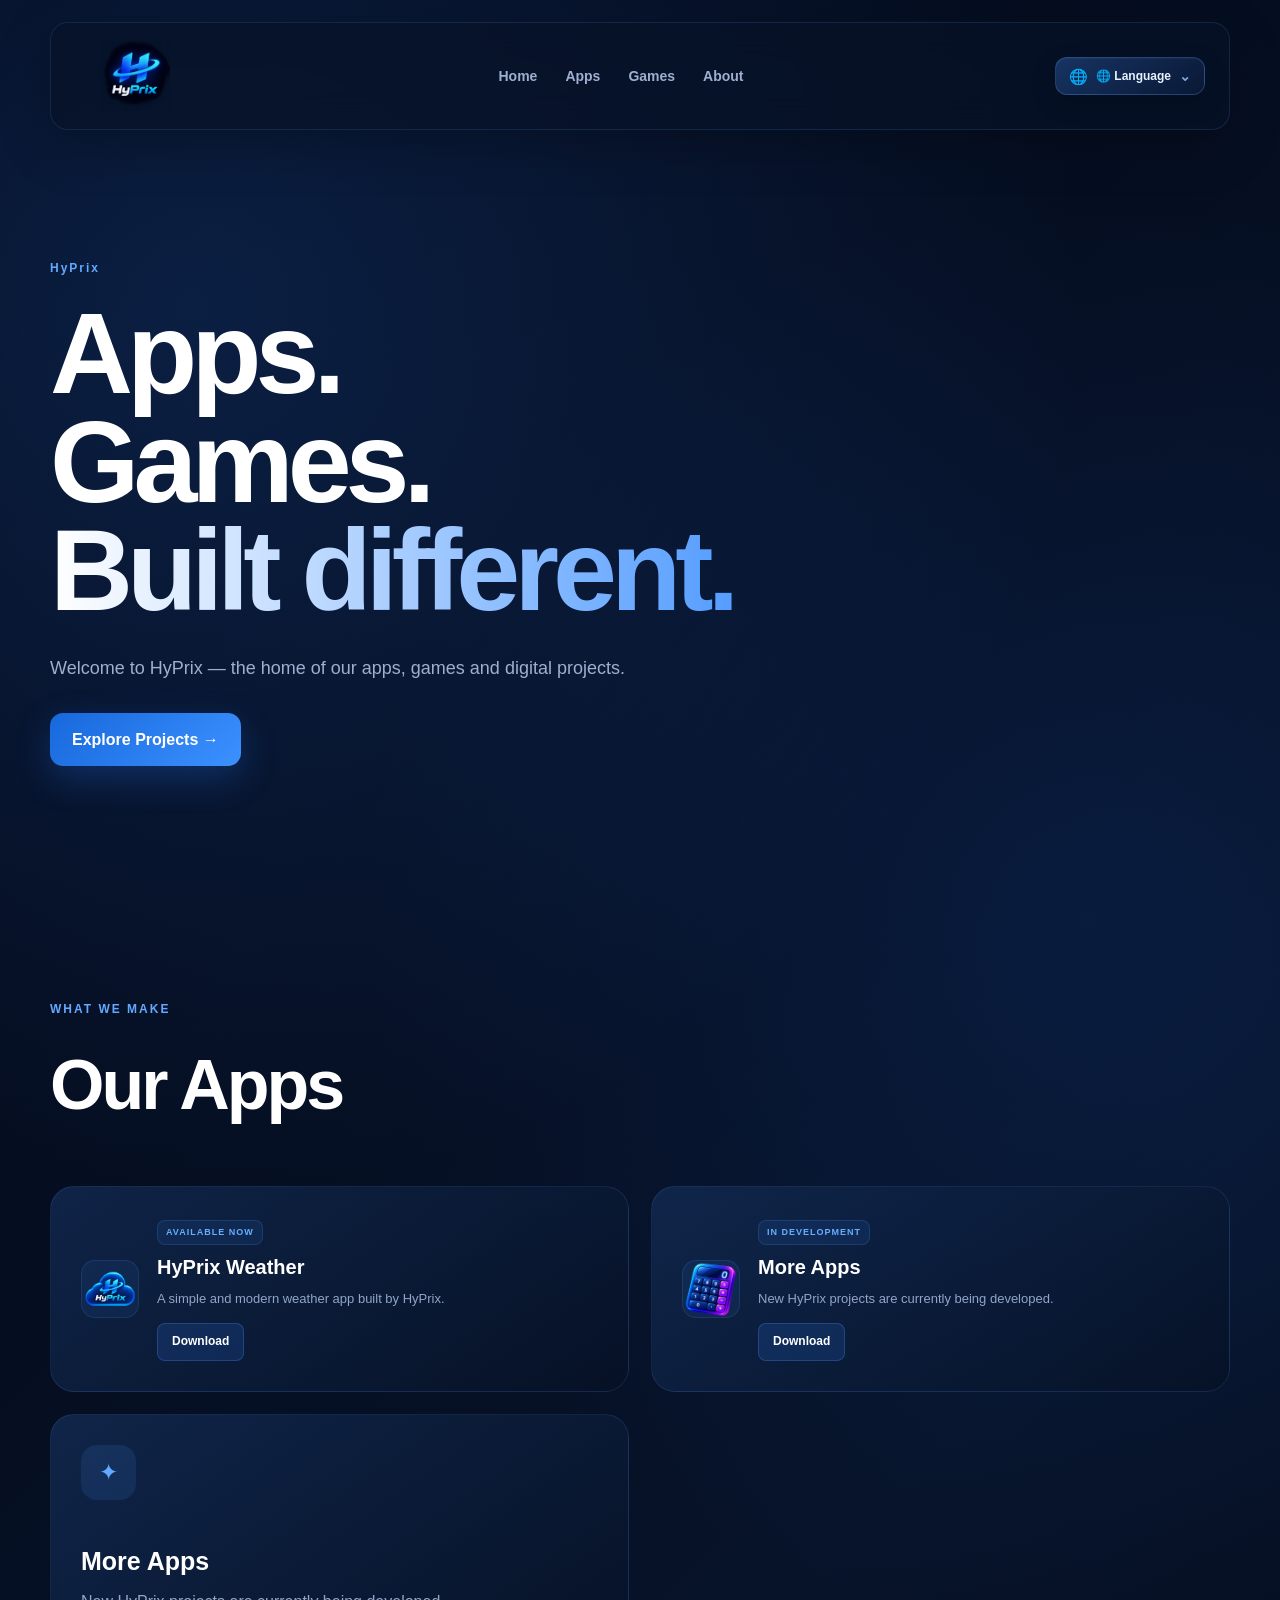
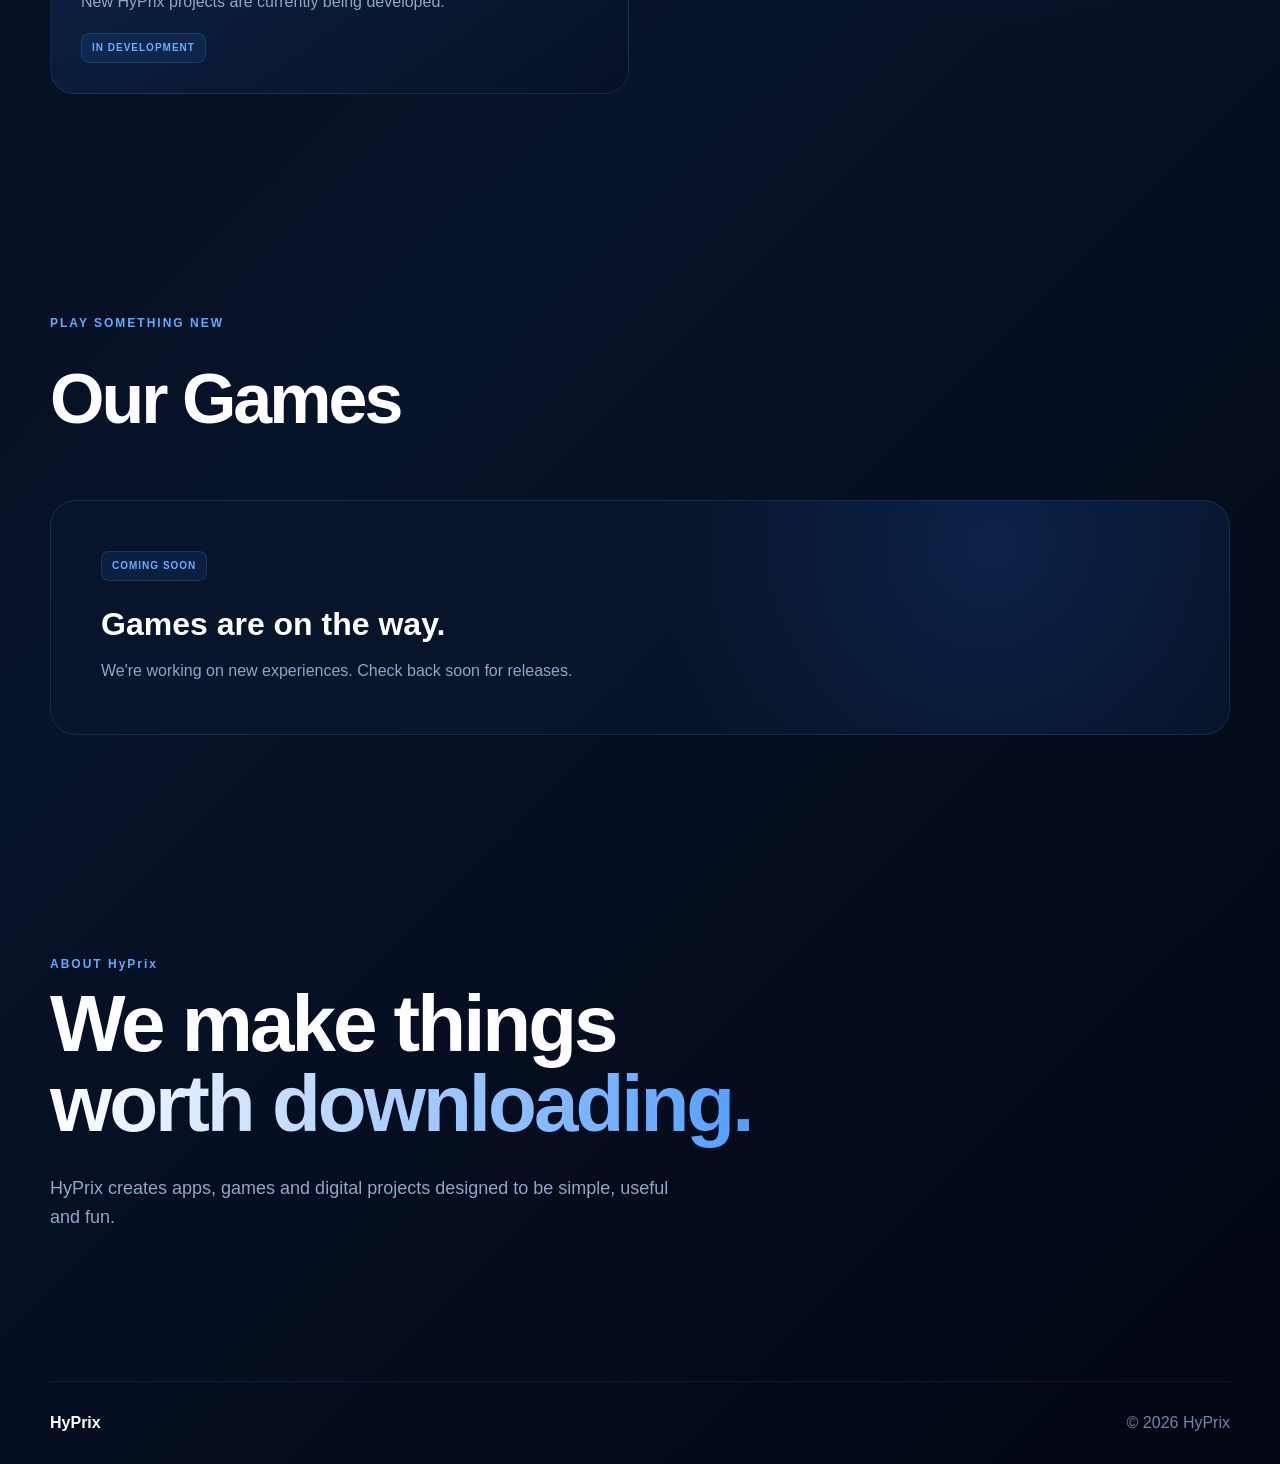
==== index.html @ fb067969 "Update comments and add website icon in index.html" ====
<!DOCTYPE html>
<html lang="en">
<head>
    <meta charset="UTF-8">
    <meta name="viewport" content="width=device-width, initial-scale=1.0">

    <title>HyPrix — Apps & Games</title>

    <!-- WEBSITE ICON -->
    <link rel="icon" type="image/png" href="./HyPrix.png">
    <link rel="apple-touch-icon" href="./HyPrix.png">

    <!-- CSS -->
    <link rel="stylesheet" href="./style.css">

    <!-- TRANSLATION SCRIPT -->
    <script src="./translate.js" defer></script>
</head>

<body>

    <!-- NAVIGATION -->
    <header>

        <div class="logo">
            <img src="./HyPrix.png" alt="HyPrix">
        </div>

        <nav>
            <a href="#home">Home</a>
            <a href="#apps">Apps</a>
            <a href="#games">Games</a>
            <a href="#about">About</a>
        </nav>

    </header>


    <main>

        <!-- HERO -->
        <section id="home" class="hero">

            <div class="hero-content">

                <span class="badge">
                    HyPrix
                </span>

                <h1>
                    Apps.<br>
                    Games.<br>
                    <span>Built different.</span>
                </h1>

                <p>
                    Welcome to HyPrix — the home of our apps,
                    games and digital projects.
                </p>

                <a href="#apps" class="button">
                    Explore Projects →
                </a>

            </div>

        </section>


        <!-- APPS -->
        <section id="apps" class="section">

            <p class="section-label">
                WHAT WE MAKE
            </p>

            <h2>
                Our Apps
            </h2>

            <div class="cards">

                <!-- HYPRIX WEATHER -->
                <div class="card weather-card">

                    <div class="app-logo-container">

                        <img
                            src="./HyPrix Weather Logo.png"
                            alt="HyPrix Weather Logo"
                            class="app-logo"
                        >

                    </div>

                    <div>

                        <span class="status">
                            AVAILABLE NOW
                        </span>

                        <h3>
                            HyPrix Weather
                        </h3>

                        <p>
                            A simple and modern weather app
                            built by HyPrix.
                        </p>

                        <a
                            href="./HyPrix Weather.exe"
                            class="download-button"
                            download
                        >
                            Download
                        </a>

                    </div>

                </div>


                <!-- HYPRIX CALCULATOR -->
                <div class="card weather-card">

                    <div class="app-logo-container">

                        <img
                            src="./HyPrix Calculator.ico"
                            alt="HyPrix Calculator"
                            class="app-logo"
                        >

                    </div>

                    <div>

                        <span class="status">
                            AVAILABLE NOW
                        </span>

                        <h3>
                            HyPrix Calculator
                        </h3>

                        <p>
                            A simple and modern calculator
                            built by HyPrix.
                        </p>

                        <a
                            href="./HyPrix Calculator.exe"
                            class="download-button"
                            download
                        >
                            Download
                        </a>

                    </div>

                </div>


                <!-- MORE APPS -->
                <div class="card">

                    <div class="card-icon">
                        ✦
                    </div>

                    <div>

                        <h3>
                            More Apps
                        </h3>

                        <p>
                            New HyPrix projects are currently
                            being developed.
                        </p>

                        <span class="status">
                            IN DEVELOPMENT
                        </span>

                    </div>

                </div>

            </div>

        </section>


        <!-- GAMES -->
        <section id="games" class="section">

            <p class="section-label">
                PLAY SOMETHING NEW
            </p>

            <h2>
                Our Games
            </h2>

            <div class="game-box">

                <div>

                    <span class="status">
                        COMING SOON
                    </span>

                    <h3>
                        Games are on the way.
                    </h3>

                    <p>
                        We're working on new experiences.
                        Check back soon for releases.
                    </p>

                </div>

            </div>

        </section>


        <!-- ABOUT -->
        <section id="about" class="section about">

            <p class="section-label">
                ABOUT HyPrix
            </p>

            <h2>
                We make things<br>
                <span>worth downloading.</span>
            </h2>

            <p>
                HyPrix creates apps, games and digital projects
                designed to be simple, useful and fun.
            </p>

        </section>

    </main>


    <!-- FOOTER -->
    <footer>

        <strong>
            HyPrix
        </strong>

        <span>
            © 2026 HyPrix
        </span>

    </footer>


</body>
</html>
---- style.css ----
* {
    margin: 0;
    padding: 0;
    box-sizing: border-box;
}

html {
    scroll-behavior: smooth;
}

body {
    font-family: Arial, Helvetica, sans-serif;
    color: #ffffff;
    background:
        radial-gradient(circle at 15% 10%, rgba(36, 105, 210, 0.22), transparent 30%),
        radial-gradient(circle at 85% 30%, rgba(20, 75, 170, 0.18), transparent 30%),
        linear-gradient(135deg, #030817, #071329 55%, #020611);
    min-height: 100vh;
    line-height: 1.6;
}


/* =========================
   NAVIGATION
========================= */

header {
    width: min(1180px, calc(100% - 40px));
    margin: 22px auto 0;
    padding: 18px 24px;

    display: flex;
    align-items: center;
    justify-content: space-between;

    background: rgba(7, 18, 39, 0.72);
    border: 1px solid rgba(100, 160, 255, 0.14);
    border-radius: 18px;

    backdrop-filter: blur(18px);
    -webkit-backdrop-filter: blur(18px);

    box-shadow: 0 15px 50px rgba(0, 0, 0, 0.25);

    position: sticky;
    top: 18px;
    z-index: 100;
}

.logo {
    display: flex;
    align-items: center;
}

.logo img {
    width: 120px;
    height: 70px;
    object-fit: contain;
    display: block;
}

nav {
    display: flex;
    align-items: center;
    gap: 28px;
}

nav a {
    color: #9eafd0;
    text-decoration: none;
    font-size: 14px;
    font-weight: 600;
    transition: 0.25s ease;
}

nav a:hover {
    color: #ffffff;
}


/* =========================
   HERO
========================= */

.hero {
    min-height: 760px;
    width: min(1180px, calc(100% - 40px));
    margin: auto;

    display: flex;
    align-items: center;
}

.hero-content {
    max-width: 760px;
}

.badge,
.section-label {
    color: #63a9ff;
    font-size: 12px;
    font-weight: 800;
    letter-spacing: 2px;
}

.hero h1 {
    margin-top: 20px;
    font-size: clamp(64px, 9vw, 115px);
    line-height: 0.94;
    letter-spacing: -6px;
}

.hero h1 span,
.about h2 span {
    background: linear-gradient(90deg, #ffffff, #559dff);
    -webkit-background-clip: text;
    background-clip: text;
    -webkit-text-fill-color: transparent;
}

.hero p {
    max-width: 600px;
    margin: 30px 0;
    color: #9eafd0;
    font-size: 18px;
}

.button {
    display: inline-block;
    padding: 14px 22px;

    color: white;
    text-decoration: none;
    font-weight: 700;

    background: linear-gradient(135deg, #1768dc, #3c91ff);
    border-radius: 13px;

    box-shadow: 0 12px 35px rgba(38, 122, 255, 0.25);
    transition: 0.25s ease;
}

.button:hover {
    transform: translateY(-3px);
    box-shadow: 0 16px 45px rgba(38, 122, 255, 0.4);
}


/* =========================
   SECTIONS
========================= */

.section {
    width: min(1180px, calc(100% - 40px));
    margin: 0 auto;
    padding: 110px 0;
}

.section h2 {
    margin: 10px 0 45px;
    font-size: clamp(42px, 6vw, 70px);
    letter-spacing: -3px;
}


/* =========================
   CARDS
========================= */

.cards {
    display: grid;
    grid-template-columns: repeat(2, 1fr);
    gap: 22px;
}

.card {
    min-height: 280px;
    padding: 30px;

    display: flex;
    flex-direction: column;
    justify-content: flex-end;

    background:
        linear-gradient(
            145deg,
            rgba(18, 42, 82, 0.8),
            rgba(6, 17, 37, 0.8)
        );

    border: 1px solid rgba(100, 160, 255, 0.13);
    border-radius: 24px;

    transition: 0.3s ease;
}

.card:hover {
    transform: translateY(-7px);

    border-color: rgba(80, 150, 255, 0.4);

    box-shadow:
        0 20px 60px rgba(0, 70, 180, 0.15);
}

.card-icon {
    width: 55px;
    height: 55px;

    display: flex;
    align-items: center;
    justify-content: center;

    margin-bottom: auto;

    border-radius: 16px;

    background: rgba(70, 145, 255, 0.12);

    color: #62a9ff;

    font-size: 23px;
}

.card h3 {
    font-size: 25px;
    margin-bottom: 8px;
}

.card p {
    color: #91a5c7;
    margin-bottom: 18px;
}


/* =========================
   STATUS
========================= */

.status {
    display: inline-block;
    width: fit-content;

    padding: 6px 10px;

    color: #69adff;
    background: rgba(54, 137, 255, 0.1);

    border: 1px solid rgba(80, 150, 255, 0.18);

    border-radius: 8px;

    font-size: 10px;
    font-weight: 800;
    letter-spacing: 1px;
}


/* =========================
   WEATHER APP
========================= */

.weather-card {
    display: flex;
    flex-direction: row;
    align-items: center;
    justify-content: flex-start;

    gap: 18px;

    min-height: 190px;
}

.app-logo-container {
    width: 58px;
    height: 58px;

    flex-shrink: 0;

    border-radius: 14px;

    overflow: hidden;

    background: rgba(70, 145, 255, 0.08);

    border: 1px solid rgba(100, 170, 255, 0.12);
}

.app-logo {
    width: 100%;
    height: 100%;

    display: block;

    object-fit: cover;
}

.weather-card h3 {
    font-size: 20px;
    margin: 6px 0;
}

.weather-card p {
    color: #91a5c7;

    font-size: 13px;

    margin: 5px 0;
}

.weather-card .status {
    font-size: 9px;
    padding: 4px 8px;
}


/* =========================
   DOWNLOAD BUTTON
========================= */

.download-button {
    display: inline-block;

    margin-top: 9px;

    padding: 8px 14px;

    color: #ffffff;

    background: rgba(45, 125, 245, 0.16);

    border: 1px solid rgba(85, 155, 255, 0.25);

    border-radius: 8px;

    text-decoration: none;

    font-size: 12px;
    font-weight: 600;

    transition: 0.2s ease;
}

.download-button:hover {
    background: rgba(45, 125, 245, 0.28);

    border-color: rgba(100, 175, 255, 0.45);

    transform: translateY(-1px);
}


/* =========================
   GAMES
========================= */

.game-box {
    padding: 50px;

    background:
        radial-gradient(
            circle at 80% 20%,
            rgba(42, 119, 255, 0.15),
            transparent 35%
        ),
        rgba(8, 22, 45, 0.75);

    border: 1px solid rgba(100, 160, 255, 0.14);

    border-radius: 26px;
}

.game-box h3 {
    margin: 18px 0 8px;

    font-size: 32px;
}

.game-box p {
    max-width: 600px;

    color: #91a5c7;
}


/* =========================
   ABOUT
========================= */

.about {
    padding-bottom: 150px;
}

.about h2 {
    font-size: clamp(45px, 7vw, 80px);

    line-height: 1;

    margin-bottom: 30px;
}

.about > p:last-child {
    max-width: 650px;

    color: #91a5c7;

    font-size: 18px;
}


/* =========================
   FOOTER
========================= */

footer {
    width: min(1180px, calc(100% - 40px));

    margin: auto;

    padding: 28px 0;

    display: flex;
    justify-content: space-between;

    color: #7184a7;

    border-top: 1px solid rgba(100, 160, 255, 0.1);
}

footer strong {
    color: white;
}


/* =========================
   LANGUAGE SELECTOR
========================= */

#language-container {
    position: relative;

    margin-left: 8px;

    flex-shrink: 0;
}


/* MAIN LANGUAGE BUTTON */

#language-button {
    display: flex;
    align-items: center;
    gap: 8px;

    min-width: 112px;

    padding: 10px 13px;

    color: #e8f1ff;

    background:
        linear-gradient(
            145deg,
            rgba(25, 55, 105, 0.92),
            rgba(10, 25, 55, 0.92)
        );

    border: 1px solid rgba(100, 170, 255, 0.25);

    border-radius: 12px;

    font-family: Arial, Helvetica, sans-serif;

    font-size: 12px;
    font-weight: 700;

    cursor: pointer;

    box-shadow:
        0 8px 25px rgba(0, 0, 0, 0.18),
        inset 0 1px 0 rgba(255, 255, 255, 0.04);

    transition:
        background 0.2s ease,
        border-color 0.2s ease,
        transform 0.2s ease,
        box-shadow 0.2s ease;
}

#language-button:hover {
    background:
        linear-gradient(
            145deg,
            rgba(35, 75, 135, 0.98),
            rgba(12, 32, 68, 0.98)
        );

    border-color: rgba(100, 175, 255, 0.5);

    box-shadow:
        0 10px 30px rgba(0, 80, 200, 0.2),
        0 0 20px rgba(50, 130, 255, 0.08);

    transform: translateY(-1px);
}


/* GLOBE ICON */

#language-button::before {
    content: "🌐";

    font-size: 15px;

    line-height: 1;
}


/* DROPDOWN ARROW */

#language-button::after {
    content: "⌄";

    margin-left: auto;

    color: #7fa8df;

    font-size: 14px;

    transition: transform 0.2s ease;
}


/* ROTATE ARROW WHEN OPEN */

#language-container.open #language-button::after {
    transform: rotate(180deg);
}


/* LANGUAGE MENU */

#language-menu {
    position: absolute;

    top: calc(100% + 10px);

    right: 0;

    width: 205px;

    padding: 7px;

    display: none;

    flex-direction: column;

    gap: 3px;

    background:
        linear-gradient(
            145deg,
            rgba(9, 23, 49, 0.98),
            rgba(4, 13, 29, 0.98)
        );

    border: 1px solid rgba(100, 165, 255, 0.22);

    border-radius: 16px;

    box-shadow:
        0 25px 70px rgba(0, 0, 0, 0.5),
        0 0 35px rgba(30, 110, 255, 0.1);

    backdrop-filter: blur(22px);
    -webkit-backdrop-filter: blur(22px);

    z-index: 500;

    overflow: hidden;
}

#language-menu.open {
    display: flex;

    animation: languageMenuIn 0.18s ease;
}


/* DROPDOWN ANIMATION */

@keyframes languageMenuIn {
    from {
        opacity: 0;
        transform: translateY(-5px) scale(0.98);
    }

    to {
        opacity: 1;
        transform: translateY(0) scale(1);
    }
}


/* LANGUAGE OPTIONS */

#language-menu button {
    width: 100%;

    min-height: 40px;

    padding: 9px 11px;

    display: flex;
    align-items: center;

    color: #b9c9e4;

    background: transparent;

    border: 0;

    border-radius: 10px;

    text-align: left;

    font-family: Arial, Helvetica, sans-serif;

    font-size: 12px;
    font-weight: 600;

    cursor: pointer;

    transition:
        background 0.18s ease,
        color 0.18s ease,
        transform 0.18s ease;
}

#language-menu button:hover {
    color: #ffffff;

    background:
        linear-gradient(
            90deg,
            rgba(50, 125, 235, 0.18),
            rgba(50, 125, 235, 0.06)
        );

    transform: translateX(2px);
}


/* FLAG */

.language-flag {
    width: 25px;

    margin-right: 10px;

    font-size: 18px;

    line-height: 1;

    text-align: center;
}


/* LANGUAGE NAME */

.language-name {
    flex: 1;
}


/* CHECK MARK */

.language-check {
    color: #5fa5ff;

    font-size: 13px;

    opacity: 0;
}

#language-menu button.active .language-check {
    opacity: 1;
}


/* =========================
   MOBILE
========================= */

@media (max-width: 700px) {

    header {
        padding: 16px 18px;

        gap: 10px;
    }

    .logo img {
        width: 95px;
        height: 58px;
    }

    nav {
        gap: 10px;
    }

    nav a {
        font-size: 12px;
    }

    .hero {
        min-height: 650px;
    }

    .hero h1 {
        font-size: 65px;

        letter-spacing: -4px;
    }

    .cards {
        grid-template-columns: 1fr;
    }

    .weather-card {
        align-items: flex-start;
    }

    .section {
        padding: 80px 0;
    }

    .game-box {
        padding: 30px;
    }

    footer {
        flex-direction: column;

        gap: 8px;
    }


    /* MOBILE LANGUAGE */

    #language-container {
        margin-left: 0;
    }

    #language-button {
        min-width: 44px;

        width: 44px;
        height: 42px;

        padding: 0;

        justify-content: center;

        border-radius: 12px;

        font-size: 0;
    }

    #language-button::before {
        margin: 0;

        font-size: 17px;
    }

    #language-button::after {
        display: none;
    }

    #language-menu {
        width: 190px;

        right: 0;
    }
}


/* =========================
   VERY SMALL SCREENS
========================= */

@media (max-width: 430px) {

    header {
        width: calc(100% - 20px);

        padding: 13px 14px;
    }

    .logo img {
        width: 82px;
        height: 50px;
    }

    nav {
        gap: 7px;
    }

    nav a {
        font-size: 10px;
    }

    #language-button {
        width: 40px;
        height: 38px;
    }

    #language-menu {
        width: 180px;
    }
}
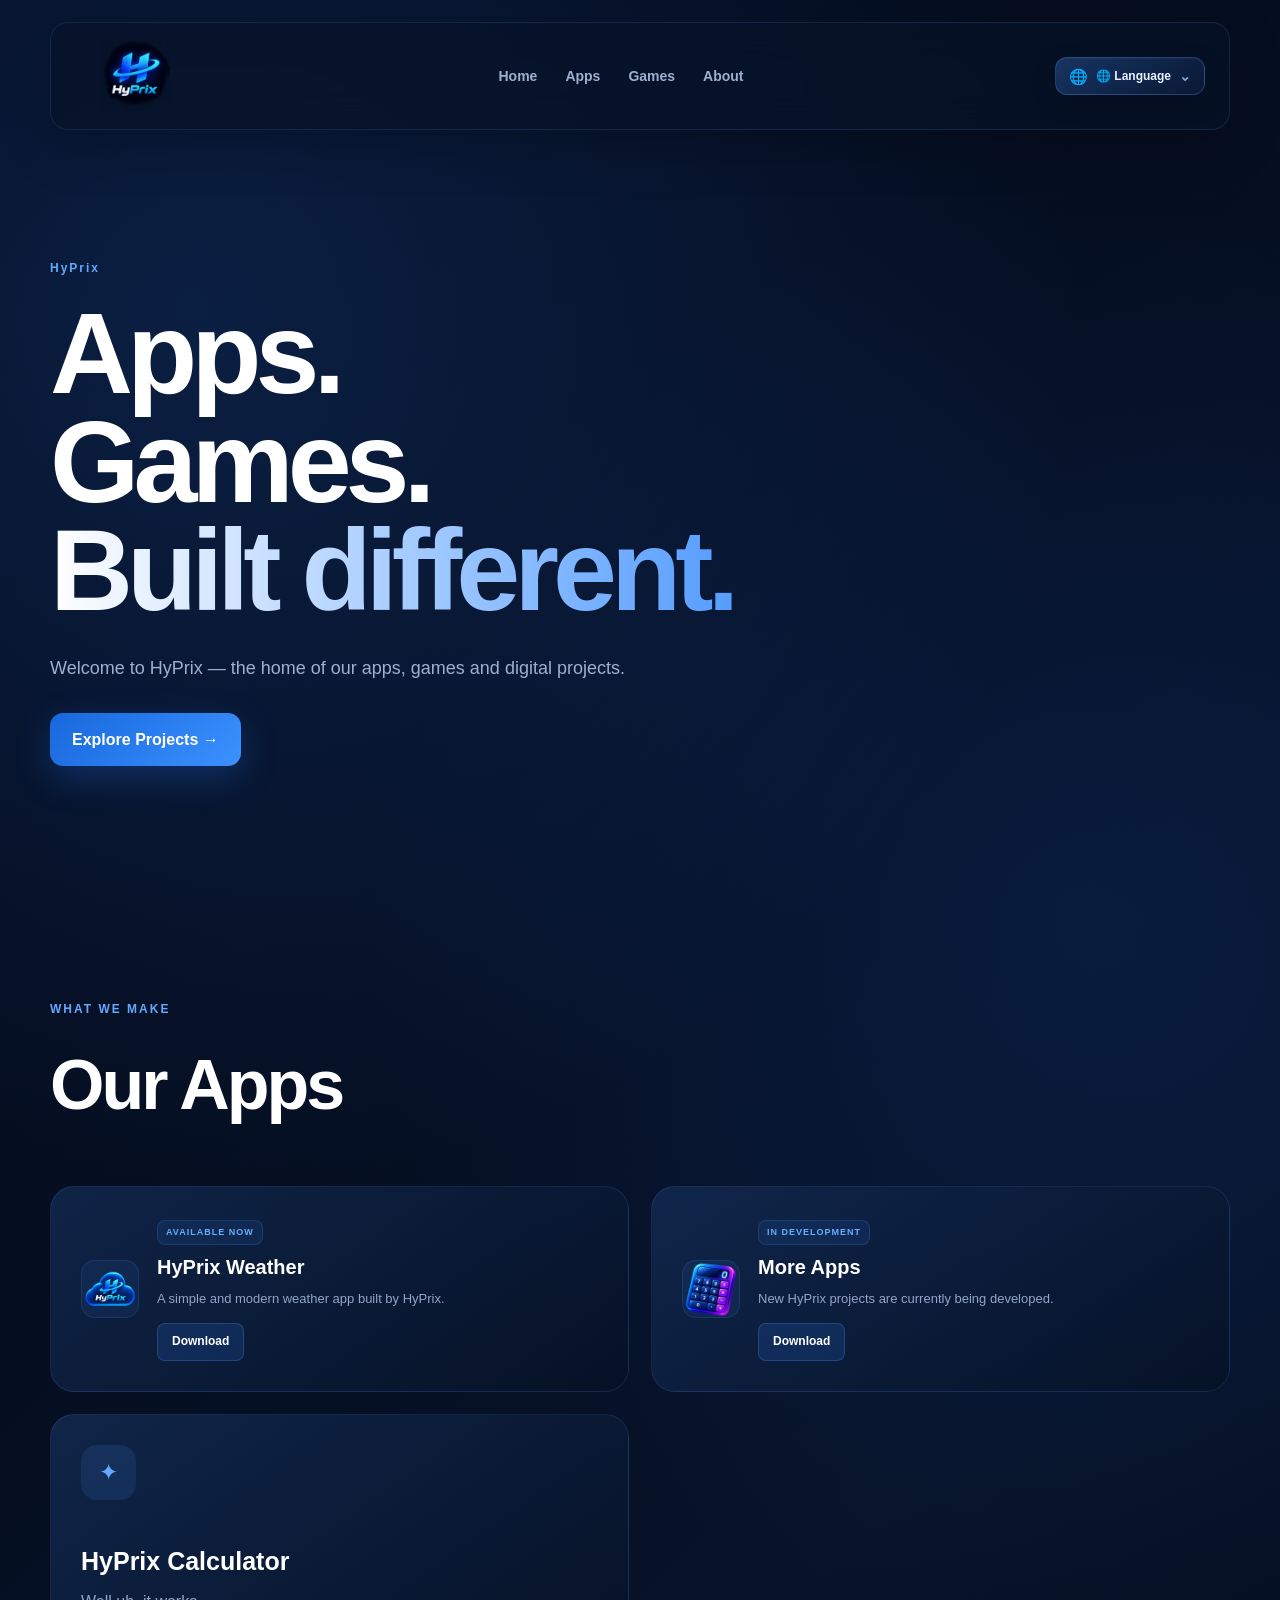
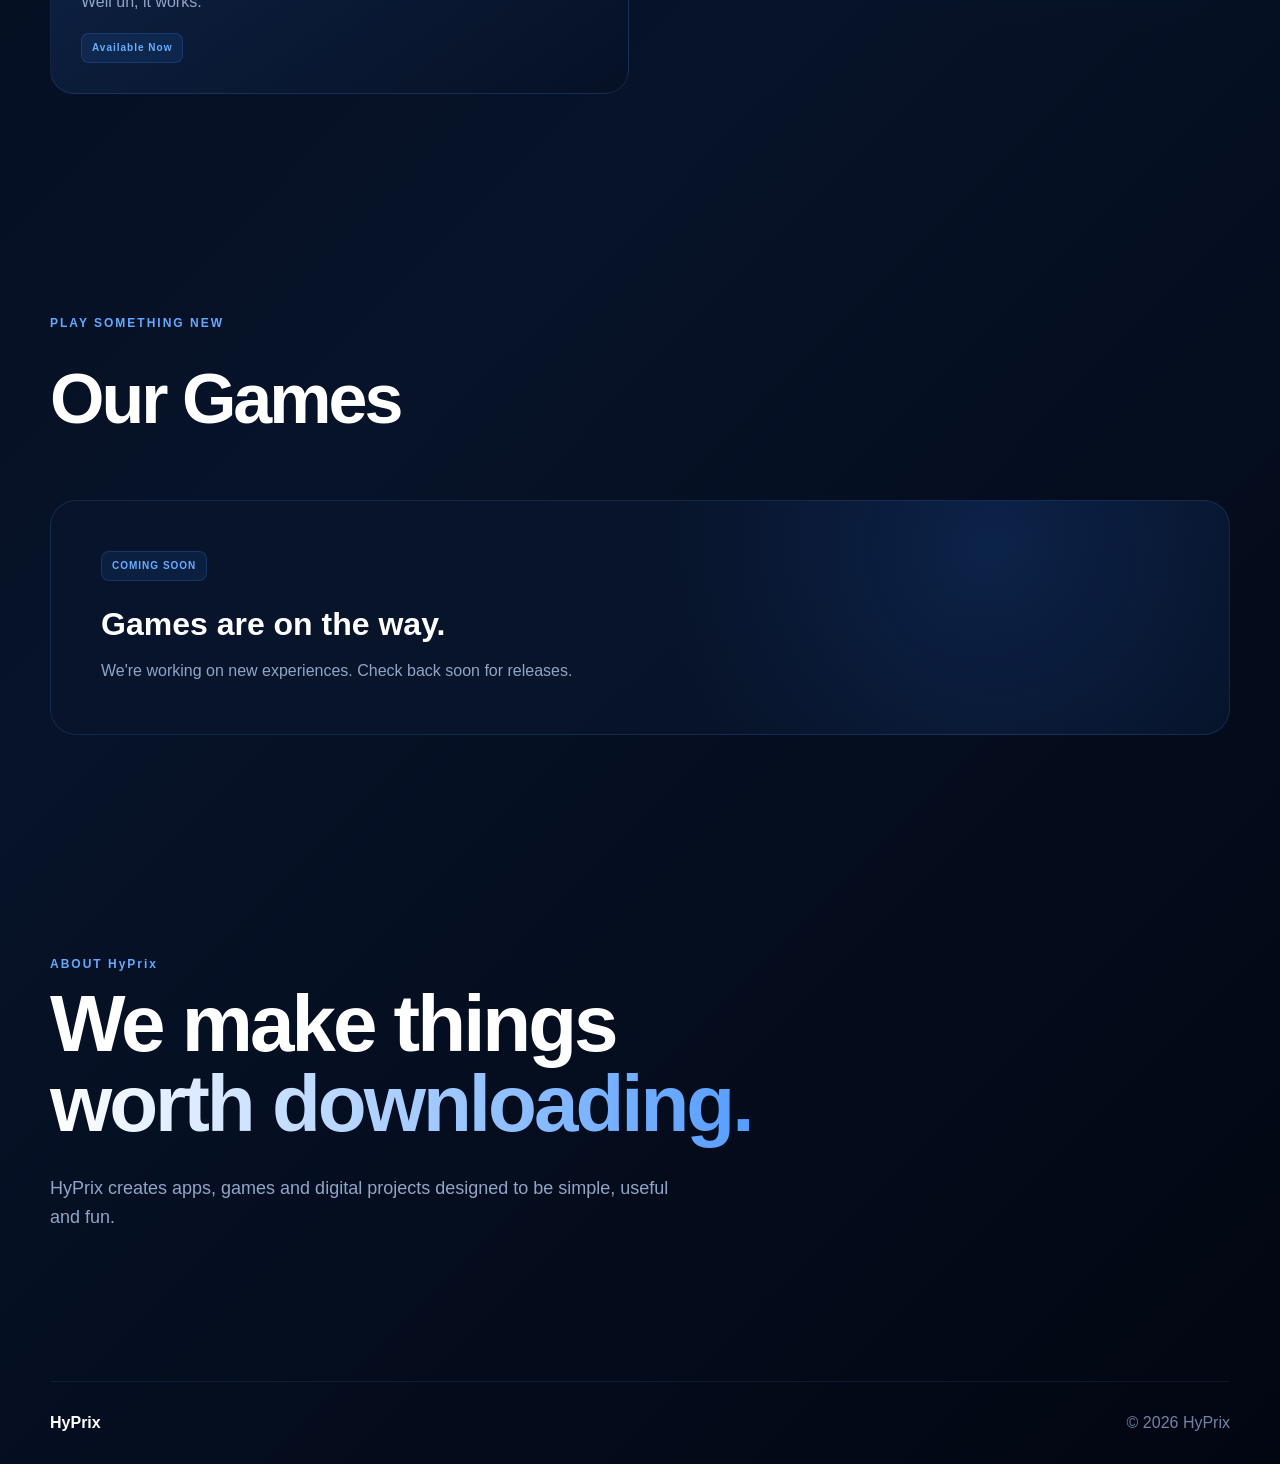
==== commit d61caaee: "Update app name and status in index.html" ====
--- a/index.html
+++ b/index.html
@@ -172,16 +172,15 @@
                     <div>
 
                         <h3>
-                            More Apps
+                            HyPrix Calculator
                         </h3>
 
                         <p>
-                            New HyPrix projects are currently
-                            being developed.
+                            Well uh, it works.
                         </p>
 
                         <span class="status">
-                            IN DEVELOPMENT
+                            Available Now
                         </span>
 
                     </div>
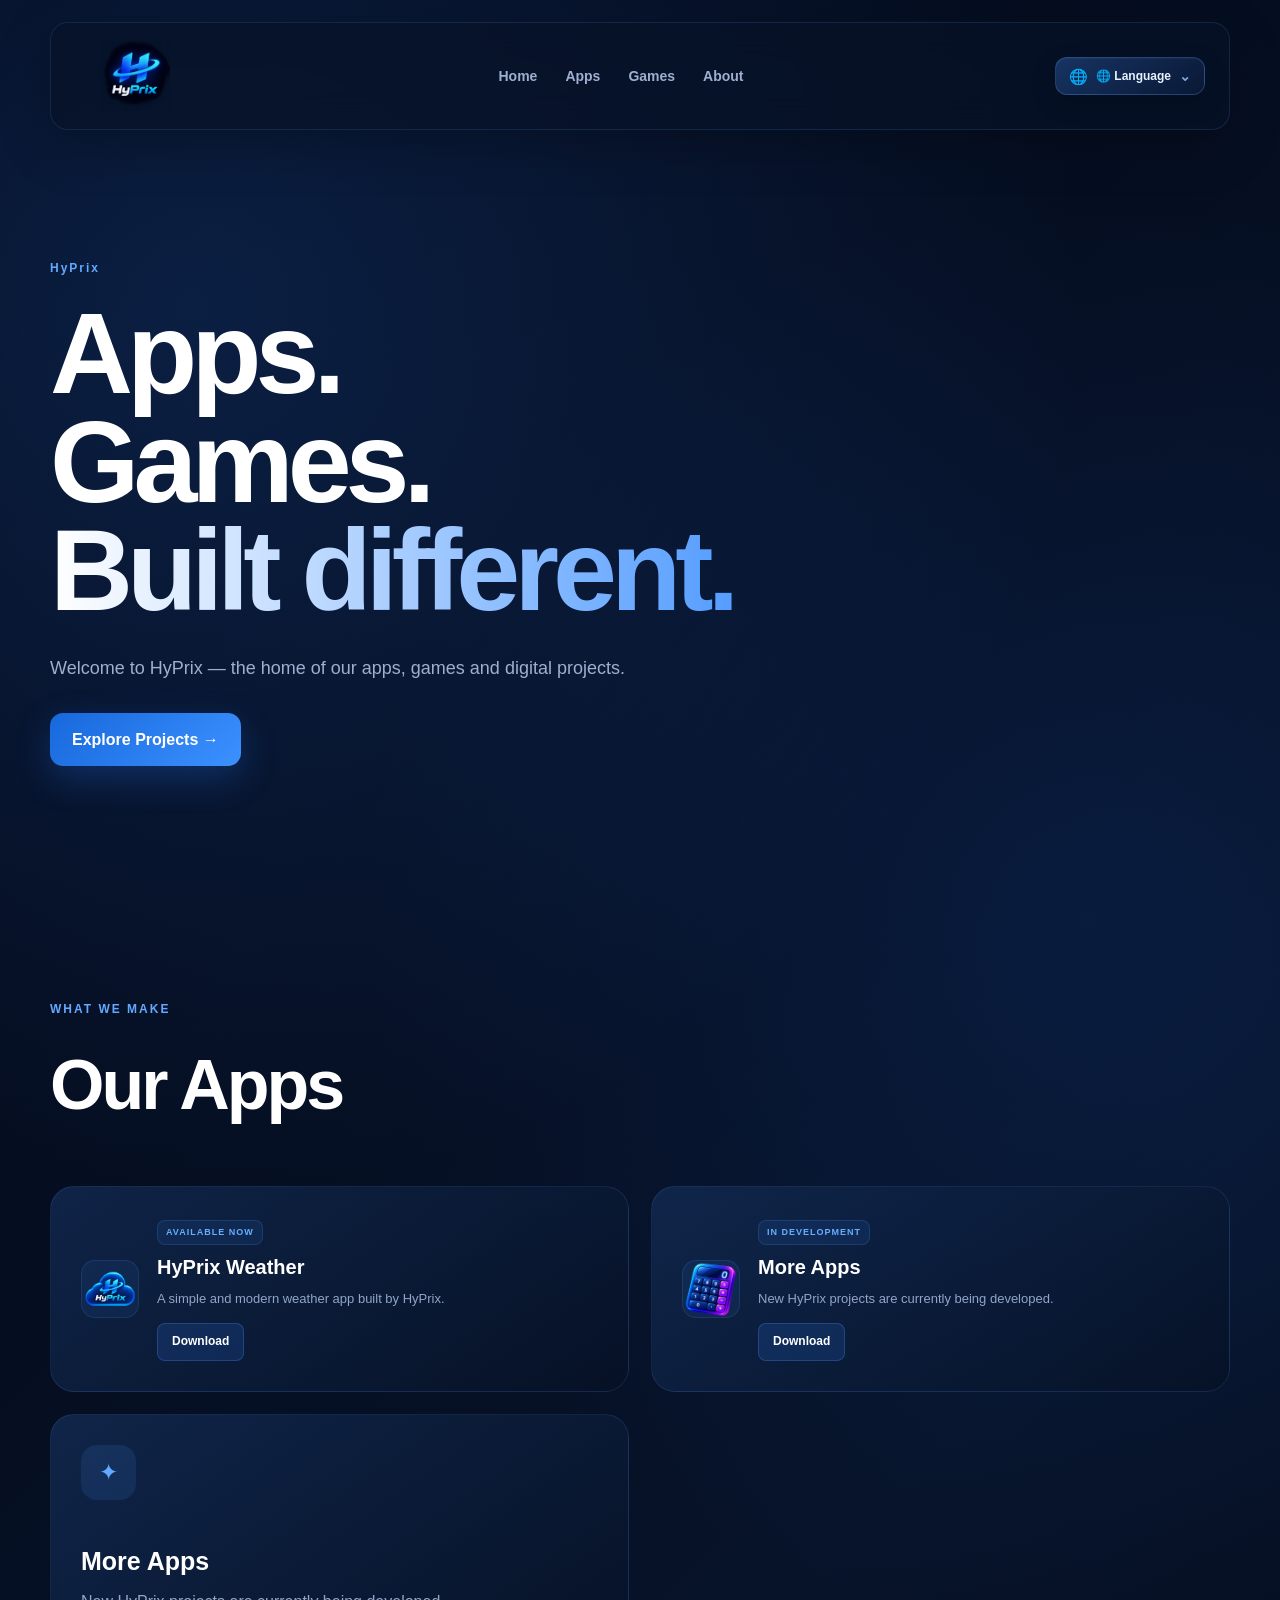
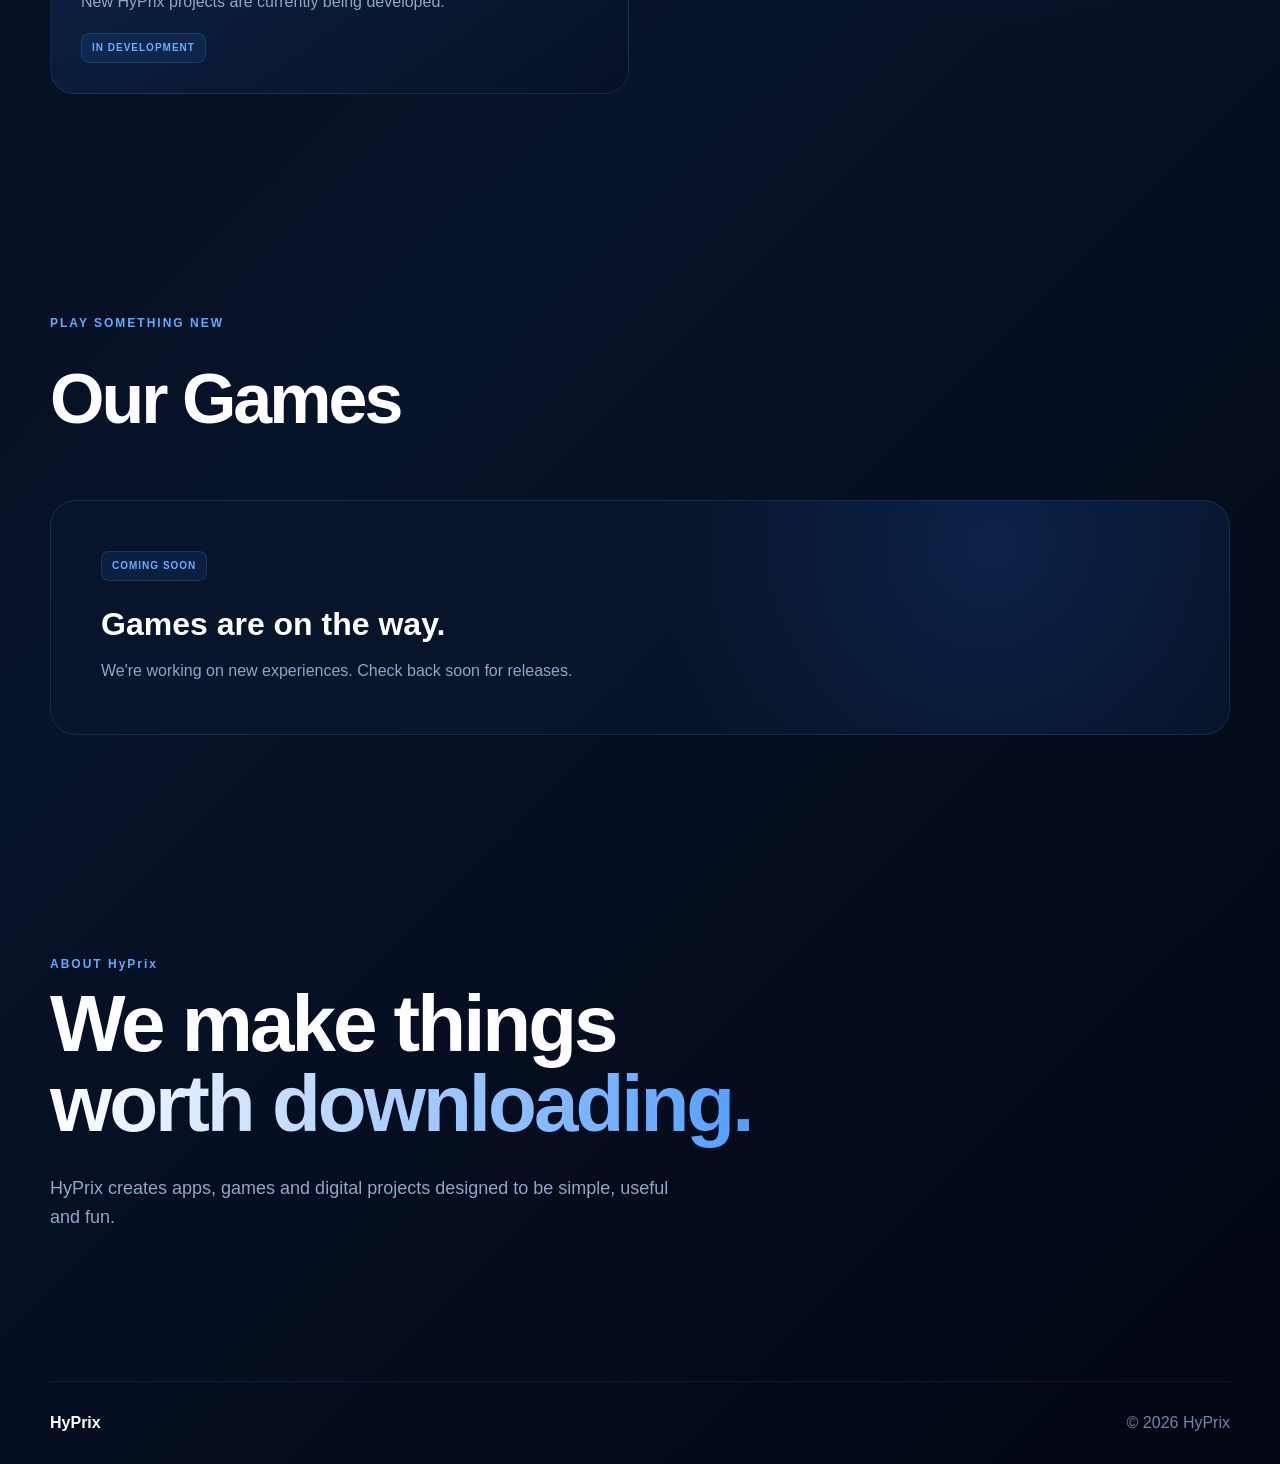
==== commit ab71b2a3: "Update HyPrix section and footer in index.html" ====
--- a/index.html
+++ b/index.html
@@ -172,15 +172,16 @@
                     <div>
 
                         <h3>
-                            HyPrix Calculator
+                            More Apps
                         </h3>
 
                         <p>
-                            Well uh, it works.
+                            New HyPrix projects are currently
+                            being developed.
                         </p>
 
                         <span class="status">
-                            Available Now
+                            IN DEVELOPMENT
                         </span>
 
                     </div>
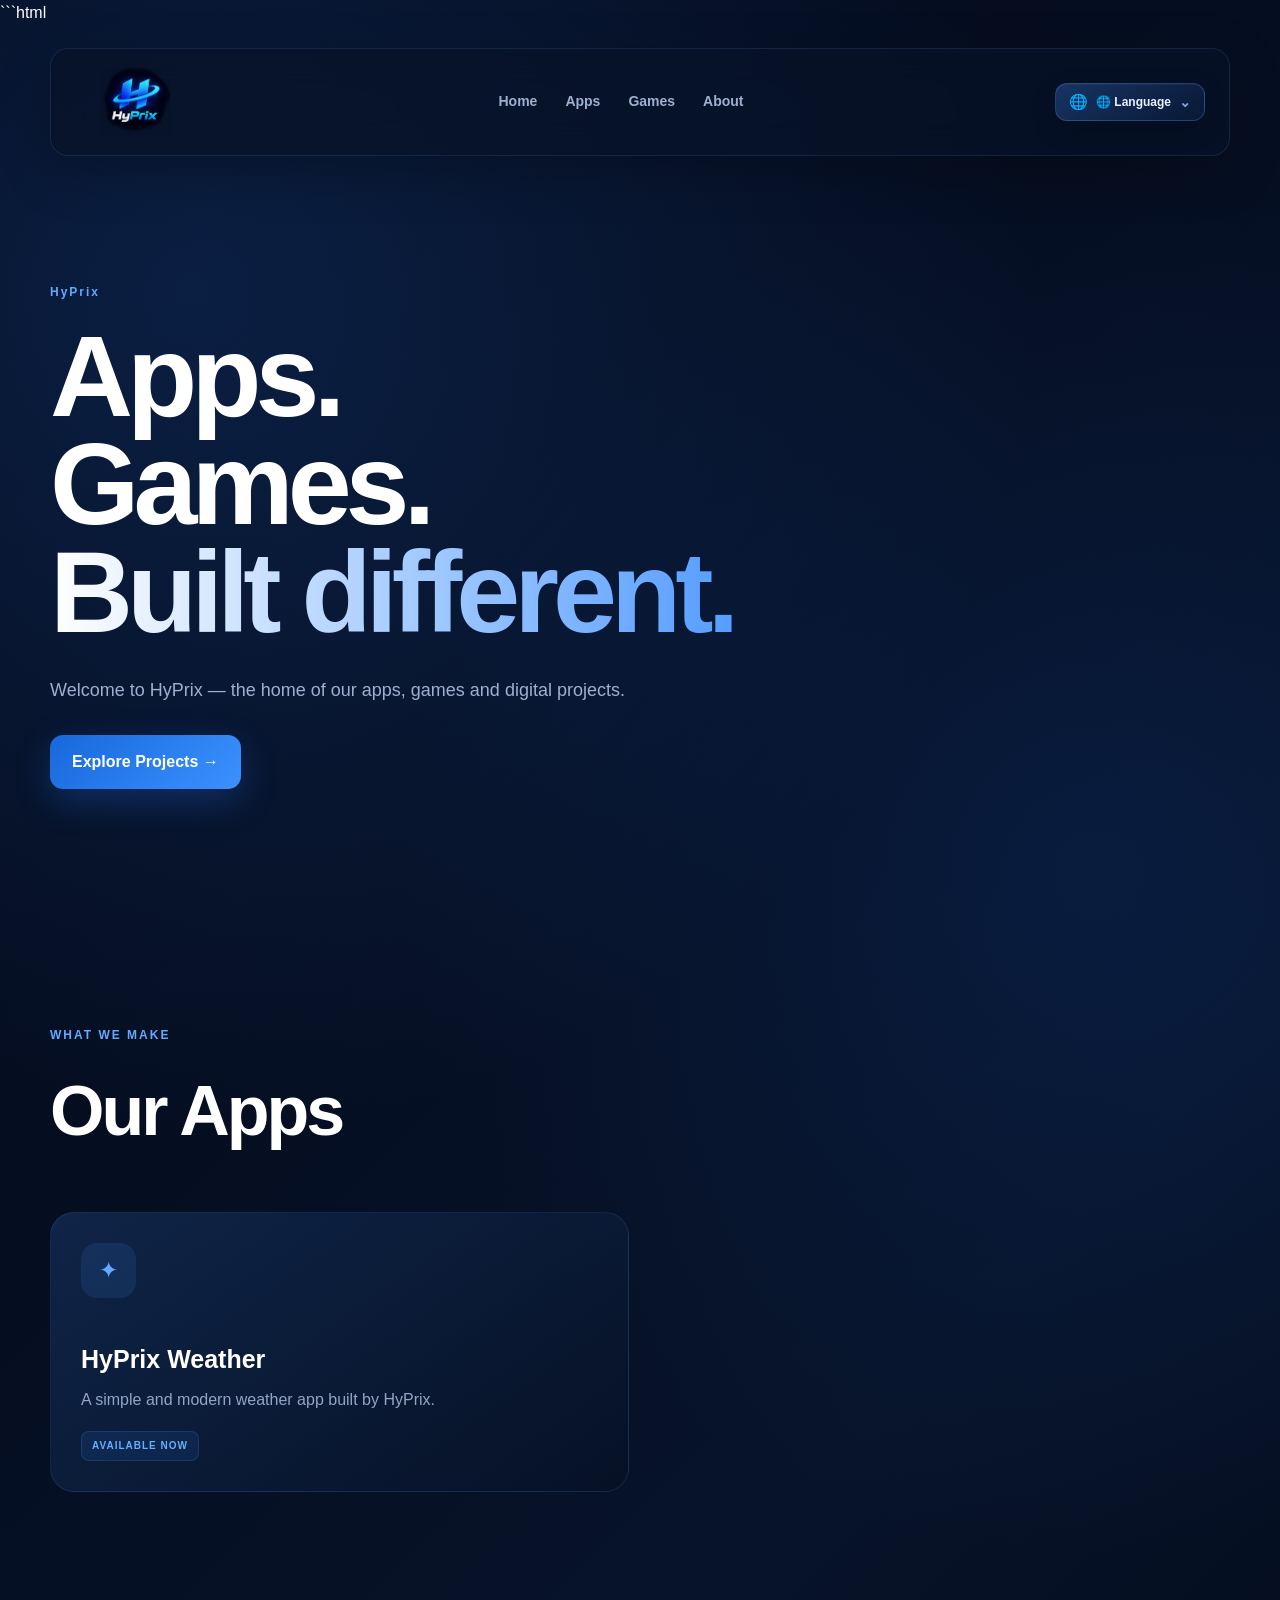
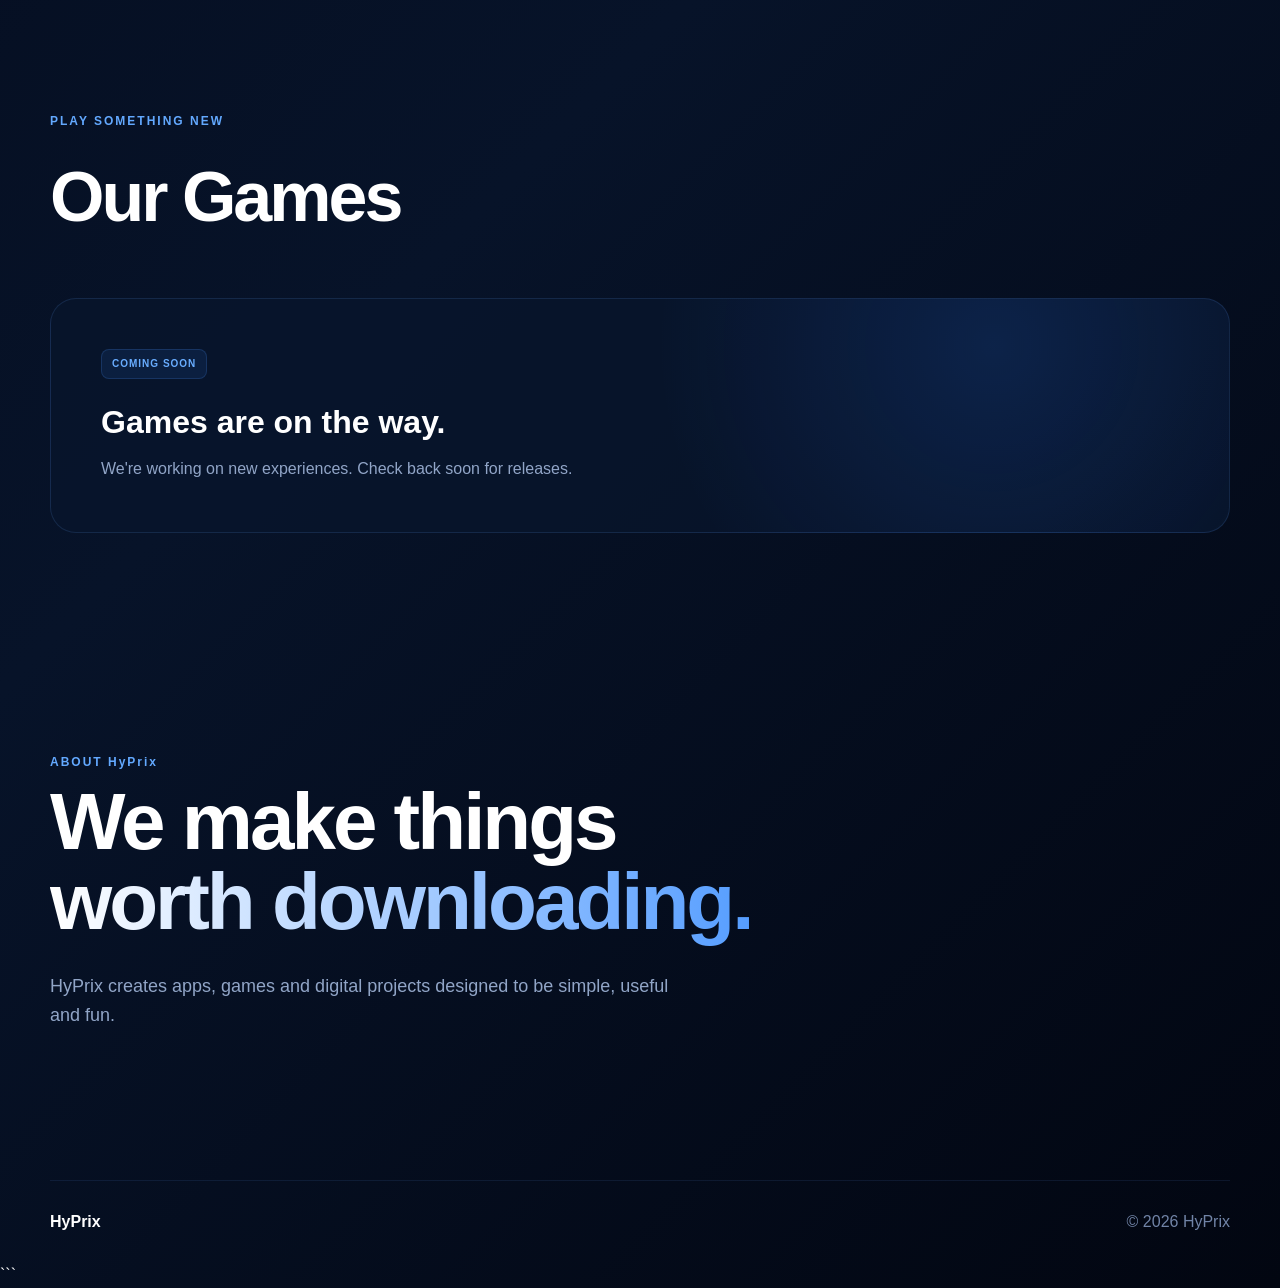
==== commit 4e7511a8: "Update index.html" ====
--- a/index.html
+++ b/index.html
@@ -1,3 +1,4 @@
+```html
 <!DOCTYPE html>
 <html lang="en">
 <head>
@@ -21,7 +22,6 @@
 
     <!-- NAVIGATION -->
     <header>
-
         <div class="logo">
             <img src="./HyPrix.png" alt="HyPrix">
         </div>
@@ -32,15 +32,13 @@
             <a href="#games">Games</a>
             <a href="#about">About</a>
         </nav>
-
     </header>
 
-
+    <!-- MAIN -->
     <main>
 
         <!-- HERO -->
         <section id="home" class="hero">
-
             <div class="hero-content">
 
                 <span class="badge">
@@ -63,9 +61,7 @@
                 </a>
 
             </div>
-
         </section>
-
 
         <!-- APPS -->
         <section id="apps" class="section">
@@ -79,88 +75,6 @@
             </h2>
 
             <div class="cards">
-
-                <!-- HYPRIX WEATHER -->
-                <div class="card weather-card">
-
-                    <div class="app-logo-container">
-
-                        <img
-                            src="./HyPrix Weather Logo.png"
-                            alt="HyPrix Weather Logo"
-                            class="app-logo"
-                        >
-
-                    </div>
-
-                    <div>
-
-                        <span class="status">
-                            AVAILABLE NOW
-                        </span>
-
-                        <h3>
-                            HyPrix Weather
-                        </h3>
-
-                        <p>
-                            A simple and modern weather app
-                            built by HyPrix.
-                        </p>
-
-                        <a
-                            href="./HyPrix Weather.exe"
-                            class="download-button"
-                            download
-                        >
-                            Download
-                        </a>
-
-                    </div>
-
-                </div>
-
-
-                <!-- HYPRIX CALCULATOR -->
-                <div class="card weather-card">
-
-                    <div class="app-logo-container">
-
-                        <img
-                            src="./HyPrix Calculator.ico"
-                            alt="HyPrix Calculator"
-                            class="app-logo"
-                        >
-
-                    </div>
-
-                    <div>
-
-                        <span class="status">
-                            AVAILABLE NOW
-                        </span>
-
-                        <h3>
-                            HyPrix Calculator
-                        </h3>
-
-                        <p>
-                            A simple and modern calculator
-                            built by HyPrix.
-                        </p>
-
-                        <a
-                            href="./HyPrix Calculator.exe"
-                            class="download-button"
-                            download
-                        >
-                            Download
-                        </a>
-
-                    </div>
-
-                </div>
-
 
                 <!-- MORE APPS -->
                 <div class="card">
@@ -191,7 +105,6 @@
             </div>
 
         </section>
-
 
         <!-- GAMES -->
         <section id="games" class="section">
@@ -227,7 +140,6 @@
 
         </section>
 
-
         <!-- ABOUT -->
         <section id="about" class="section about">
 
@@ -249,7 +161,6 @@
 
     </main>
 
-
     <!-- FOOTER -->
     <footer>
 
@@ -263,6 +174,6 @@
 
     </footer>
 
-
 </body>
 </html>
+```
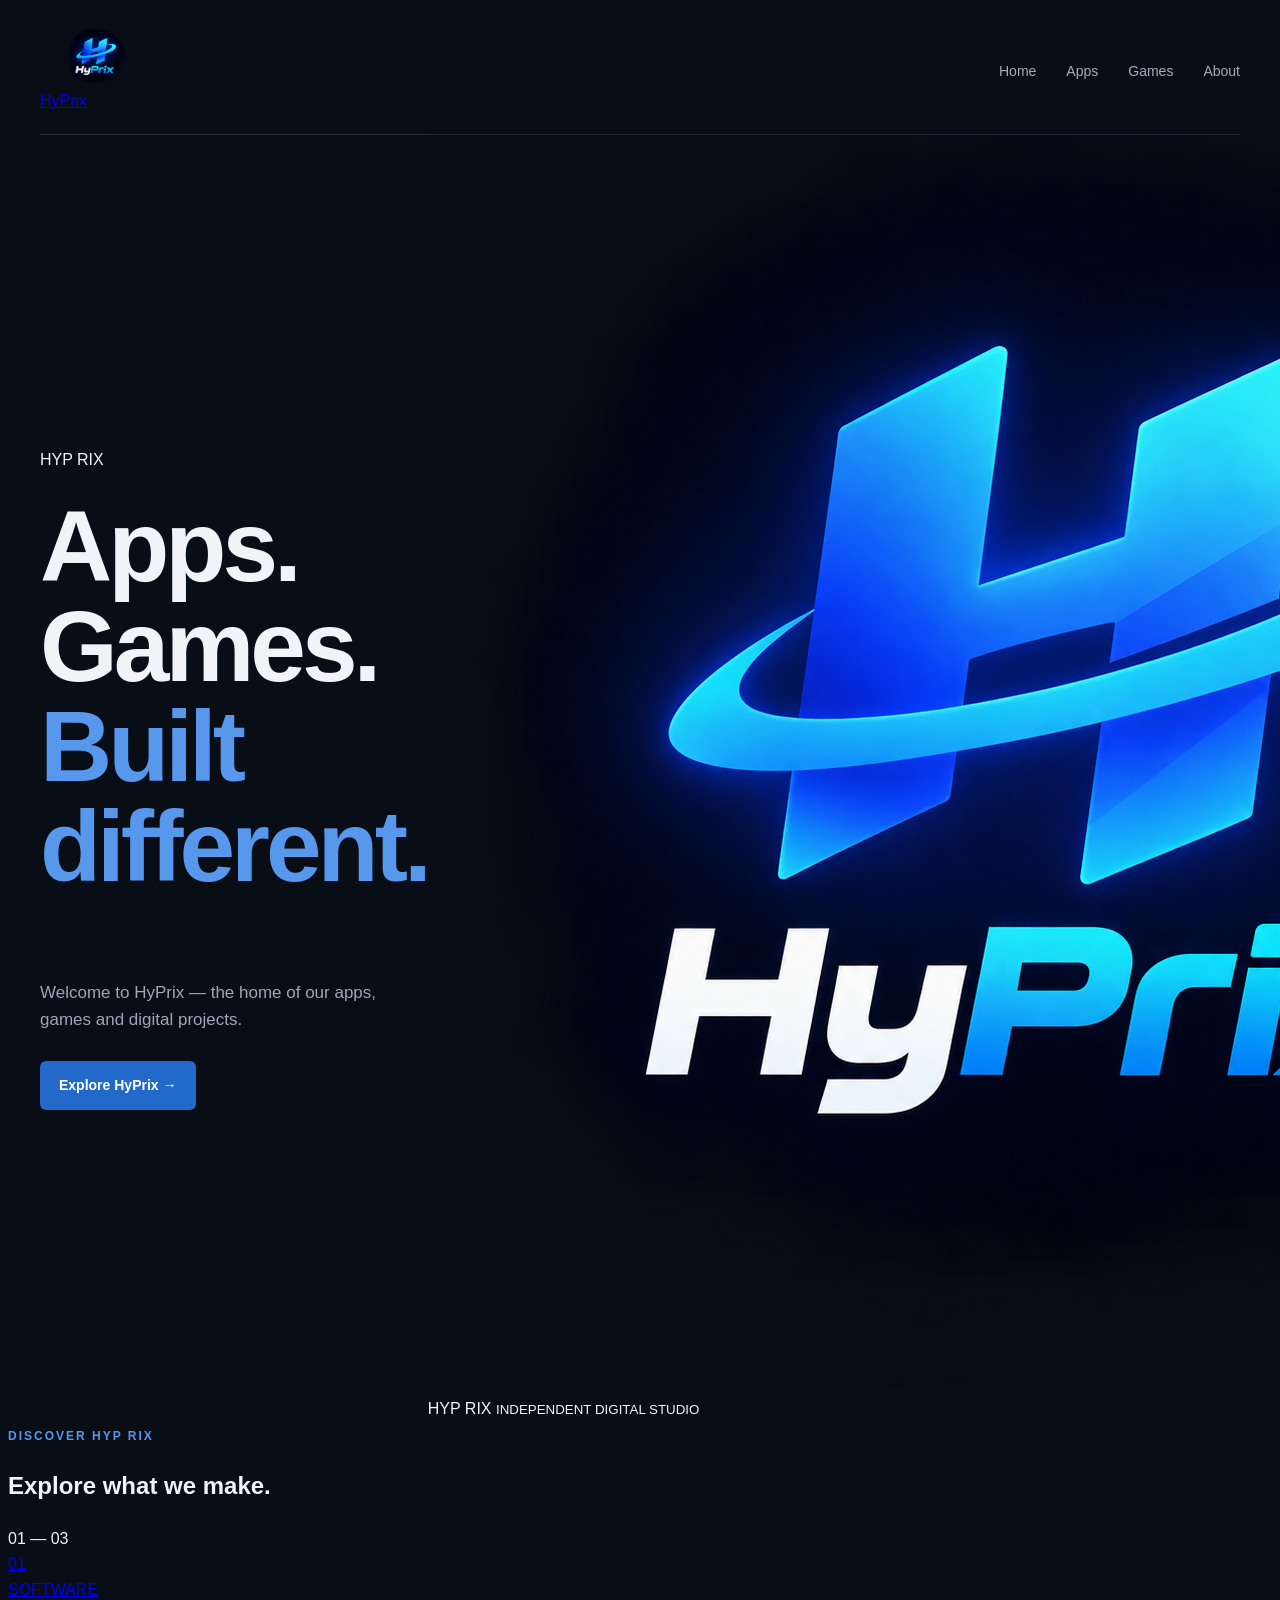
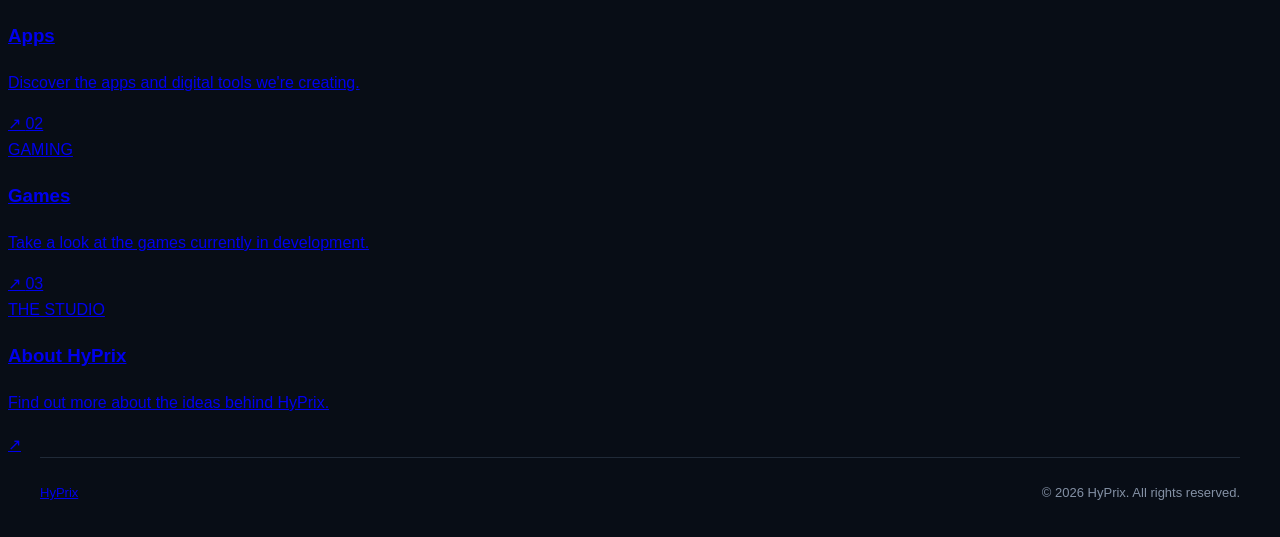
==== commit 57aba87f: "Refactor HTML structure and navigation elements" ====
--- a/index.html
+++ b/index.html
@@ -1,179 +1,111 @@
-```html
 <!DOCTYPE html>
 <html lang="en">
 <head>
     <meta charset="UTF-8">
     <meta name="viewport" content="width=device-width, initial-scale=1.0">
-
     <title>HyPrix — Apps & Games</title>
-
-    <!-- WEBSITE ICON -->
     <link rel="icon" type="image/png" href="./HyPrix.png">
     <link rel="apple-touch-icon" href="./HyPrix.png">
-
-    <!-- CSS -->
     <link rel="stylesheet" href="./style.css">
-
-    <!-- TRANSLATION SCRIPT -->
     <script src="./translate.js" defer></script>
 </head>
-
 <body>
 
-    <!-- NAVIGATION -->
-    <header>
-        <div class="logo">
-            <img src="./HyPrix.png" alt="HyPrix">
+<header class="site-header">
+    <a class="logo" href="index.html">
+        <img src="./HyPrix.png" alt="HyPrix">
+        <span>HyPrix</span>
+    </a>
+
+    <nav>
+        <a href="index.html" data-nav="home">Home</a>
+        <a href="apps.html" data-nav="apps">Apps</a>
+        <a href="games.html" data-nav="games">Games</a>
+        <a href="about.html" data-nav="about">About</a>
+    </nav>
+</header>
+
+<main>
+    <section class="hero home-hero">
+        <div class="hero-content">
+            <span class="eyebrow" data-i18n="badge">HYP RIX</span>
+
+            <h1>
+                Apps.<br>
+                Games.<br>
+                <span>Built different.</span>
+            </h1>
+
+            <p data-i18n="heroText">
+                Welcome to HyPrix — the home of our apps, games and digital projects.
+            </p>
+
+            <a href="apps.html" class="button">
+                Explore HyPrix <span>→</span>
+            </a>
         </div>
 
-        <nav>
-            <a href="#home">Home</a>
-            <a href="#apps">Apps</a>
-            <a href="#games">Games</a>
-            <a href="#about">About</a>
-        </nav>
-    </header>
+        <div class="hero-art" aria-hidden="true">
+            <div class="art-outline"></div>
+            <div class="art-panel">
+                <img src="./HyPrix.png" alt="">
+                <span>HYP RIX</span>
+                <small>INDEPENDENT DIGITAL STUDIO</small>
+            </div>
+            <div class="art-orbit orbit-one"></div>
+            <div class="art-orbit orbit-two"></div>
+        </div>
 
-    <!-- MAIN -->
-    <main>
+        <div class="hero-index">01 / HYP RIX</div>
+    </section>
 
-        <!-- HERO -->
-        <section id="home" class="hero">
-            <div class="hero-content">
+    <section class="home-feature section-wrap">
+        <div class="section-heading">
+            <div>
+                <span class="section-label">DISCOVER HYP RIX</span>
+                <h2>Explore what we make.</h2>
+            </div>
+            <span class="heading-number">01 — 03</span>
+        </div>
 
-                <span class="badge">
-                    HyPrix
-                </span>
+        <div class="feature-grid">
+            <a href="apps.html" class="feature-card apps-feature">
+                <span class="feature-number">01</span>
+                <div>
+                    <span class="feature-kicker">SOFTWARE</span>
+                    <h3>Apps</h3>
+                    <p>Discover the apps and digital tools we're creating.</p>
+                </div>
+                <span class="feature-arrow">↗</span>
+            </a>
 
-                <h1>
-                    Apps.<br>
-                    Games.<br>
-                    <span>Built different.</span>
-                </h1>
+            <a href="games.html" class="feature-card games-feature">
+                <span class="feature-number">02</span>
+                <div>
+                    <span class="feature-kicker">GAMING</span>
+                    <h3>Games</h3>
+                    <p>Take a look at the games currently in development.</p>
+                </div>
+                <span class="feature-arrow">↗</span>
+            </a>
 
-                <p>
-                    Welcome to HyPrix — the home of our apps,
-                    games and digital projects.
-                </p>
+            <a href="about.html" class="feature-card about-feature">
+                <span class="feature-number">03</span>
+                <div>
+                    <span class="feature-kicker">THE STUDIO</span>
+                    <h3>About HyPrix</h3>
+                    <p>Find out more about the ideas behind HyPrix.</p>
+                </div>
+                <span class="feature-arrow">↗</span>
+            </a>
+        </div>
+    </section>
+</main>
 
-                <a href="#apps" class="button">
-                    Explore Projects →
-                </a>
-
-            </div>
-        </section>
-
-        <!-- APPS -->
-        <section id="apps" class="section">
-
-            <p class="section-label">
-                WHAT WE MAKE
-            </p>
-
-            <h2>
-                Our Apps
-            </h2>
-
-            <div class="cards">
-
-                <!-- MORE APPS -->
-                <div class="card">
-
-                    <div class="card-icon">
-                        ✦
-                    </div>
-
-                    <div>
-
-                        <h3>
-                            More Apps
-                        </h3>
-
-                        <p>
-                            New HyPrix projects are currently
-                            being developed.
-                        </p>
-
-                        <span class="status">
-                            IN DEVELOPMENT
-                        </span>
-
-                    </div>
-
-                </div>
-
-            </div>
-
-        </section>
-
-        <!-- GAMES -->
-        <section id="games" class="section">
-
-            <p class="section-label">
-                PLAY SOMETHING NEW
-            </p>
-
-            <h2>
-                Our Games
-            </h2>
-
-            <div class="game-box">
-
-                <div>
-
-                    <span class="status">
-                        COMING SOON
-                    </span>
-
-                    <h3>
-                        Games are on the way.
-                    </h3>
-
-                    <p>
-                        We're working on new experiences.
-                        Check back soon for releases.
-                    </p>
-
-                </div>
-
-            </div>
-
-        </section>
-
-        <!-- ABOUT -->
-        <section id="about" class="section about">
-
-            <p class="section-label">
-                ABOUT HyPrix
-            </p>
-
-            <h2>
-                We make things<br>
-                <span>worth downloading.</span>
-            </h2>
-
-            <p>
-                HyPrix creates apps, games and digital projects
-                designed to be simple, useful and fun.
-            </p>
-
-        </section>
-
-    </main>
-
-    <!-- FOOTER -->
-    <footer>
-
-        <strong>
-            HyPrix
-        </strong>
-
-        <span>
-            © 2026 HyPrix
-        </span>
-
-    </footer>
+<footer class="site-footer">
+    <a class="footer-brand" href="index.html">HyPrix</a>
+    <span>© 2026 HyPrix. All rights reserved.</span>
+</footer>
 
 </body>
 </html>
-```
--- a/style.css
+++ b/style.css
@@ -1,3 +1,8 @@
+```css
+/* =====================================
+   HyPrix — Main Stylesheet
+   ===================================== */
+
 * {
     margin: 0;
     padding: 0;
@@ -10,51 +15,35 @@
 
 body {
     font-family: Arial, Helvetica, sans-serif;
-    color: #ffffff;
-    background:
-        radial-gradient(circle at 15% 10%, rgba(36, 105, 210, 0.22), transparent 30%),
-        radial-gradient(circle at 85% 30%, rgba(20, 75, 170, 0.18), transparent 30%),
-        linear-gradient(135deg, #030817, #071329 55%, #020611);
+    background: #080d16;
+    color: #f1f3f7;
     min-height: 100vh;
     line-height: 1.6;
 }
 
 
-/* =========================
+/* =====================================
    NAVIGATION
-========================= */
+   ===================================== */
 
 header {
-    width: min(1180px, calc(100% - 40px));
-    margin: 22px auto 0;
-    padding: 18px 24px;
+    width: min(1200px, calc(100% - 60px));
+    margin: auto;
+    padding: 20px 0;
 
     display: flex;
     align-items: center;
     justify-content: space-between;
 
-    background: rgba(7, 18, 39, 0.72);
-    border: 1px solid rgba(100, 160, 255, 0.14);
-    border-radius: 18px;
-
-    backdrop-filter: blur(18px);
-    -webkit-backdrop-filter: blur(18px);
-
-    box-shadow: 0 15px 50px rgba(0, 0, 0, 0.25);
-
-    position: sticky;
-    top: 18px;
+    border-bottom: 1px solid #202a38;
+
+    position: relative;
     z-index: 100;
 }
 
-.logo {
-    display: flex;
-    align-items: center;
-}
-
 .logo img {
-    width: 120px;
-    height: 70px;
+    width: 110px;
+    height: 60px;
     object-fit: contain;
     display: block;
 }
@@ -62,651 +51,360 @@
 nav {
     display: flex;
     align-items: center;
-    gap: 28px;
+    gap: 30px;
 }
 
 nav a {
-    color: #9eafd0;
+    color: #a4adbd;
+    text-decoration: none;
+    font-size: 14px;
+    font-weight: 500;
+
+    transition: color 0.2s ease;
+}
+
+nav a:hover {
+    color: #ffffff;
+}
+
+
+/* =====================================
+   HERO
+   ===================================== */
+
+.hero {
+    width: min(1200px, calc(100% - 60px));
+    min-height: 680px;
+    margin: auto;
+
+    display: flex;
+    align-items: center;
+}
+
+.hero-content {
+    max-width: 750px;
+}
+
+.badge,
+.section-label {
+    color: #5798ed;
+    font-size: 12px;
+    font-weight: 700;
+    letter-spacing: 2px;
+}
+
+.hero h1 {
+    margin-top: 24px;
+
+    font-size: clamp(60px, 8vw, 100px);
+    line-height: 1;
+    letter-spacing: -4px;
+    font-weight: 700;
+}
+
+.hero h1 span,
+.about h2 span {
+    color: #5798ed;
+}
+
+.hero p {
+    max-width: 520px;
+    margin: 28px 0;
+
+    color: #9ca8ba;
+    font-size: 17px;
+}
+
+.button {
+    display: inline-block;
+
+    padding: 13px 19px;
+
+    color: white;
+    background: #2369c9;
+
+    border-radius: 6px;
+
     text-decoration: none;
     font-size: 14px;
     font-weight: 600;
-    transition: 0.25s ease;
-}
-
-nav a:hover {
-    color: #ffffff;
-}
-
-
-/* =========================
-   HERO
-========================= */
-
-.hero {
-    min-height: 760px;
-    width: min(1180px, calc(100% - 40px));
+
+    transition: background 0.2s ease;
+}
+
+.button:hover {
+    background: #347fe4;
+}
+
+
+/* =====================================
+   SECTIONS
+   ===================================== */
+
+.section {
+    width: min(1200px, calc(100% - 60px));
     margin: auto;
-
-    display: flex;
-    align-items: center;
-}
-
-.hero-content {
-    max-width: 760px;
-}
-
-.badge,
-.section-label {
-    color: #63a9ff;
-    font-size: 12px;
-    font-weight: 800;
-    letter-spacing: 2px;
-}
-
-.hero h1 {
-    margin-top: 20px;
-    font-size: clamp(64px, 9vw, 115px);
-    line-height: 0.94;
-    letter-spacing: -6px;
-}
-
-.hero h1 span,
-.about h2 span {
-    background: linear-gradient(90deg, #ffffff, #559dff);
-    -webkit-background-clip: text;
-    background-clip: text;
-    -webkit-text-fill-color: transparent;
-}
-
-.hero p {
-    max-width: 600px;
-    margin: 30px 0;
-    color: #9eafd0;
-    font-size: 18px;
-}
-
-.button {
-    display: inline-block;
-    padding: 14px 22px;
-
-    color: white;
-    text-decoration: none;
-    font-weight: 700;
-
-    background: linear-gradient(135deg, #1768dc, #3c91ff);
-    border-radius: 13px;
-
-    box-shadow: 0 12px 35px rgba(38, 122, 255, 0.25);
-    transition: 0.25s ease;
-}
-
-.button:hover {
-    transform: translateY(-3px);
-    box-shadow: 0 16px 45px rgba(38, 122, 255, 0.4);
-}
-
-
-/* =========================
-   SECTIONS
-========================= */
-
-.section {
-    width: min(1180px, calc(100% - 40px));
-    margin: 0 auto;
-    padding: 110px 0;
+    padding: 90px 0;
+
+    border-top: 1px solid #202a38;
 }
 
 .section h2 {
-    margin: 10px 0 45px;
-    font-size: clamp(42px, 6vw, 70px);
-    letter-spacing: -3px;
-}
-
-
-/* =========================
-   CARDS
-========================= */
+    margin: 12px 0 35px;
+
+    font-size: clamp(38px, 5vw, 58px);
+    letter-spacing: -2px;
+}
+
+
+/* =====================================
+   APP CARDS
+   ===================================== */
 
 .cards {
     display: grid;
     grid-template-columns: repeat(2, 1fr);
-    gap: 22px;
+    gap: 18px;
 }
 
 .card {
-    min-height: 280px;
-    padding: 30px;
+    min-height: 230px;
+    padding: 27px;
 
     display: flex;
     flex-direction: column;
-    justify-content: flex-end;
-
-    background:
-        linear-gradient(
-            145deg,
-            rgba(18, 42, 82, 0.8),
-            rgba(6, 17, 37, 0.8)
-        );
-
-    border: 1px solid rgba(100, 160, 255, 0.13);
-    border-radius: 24px;
-
-    transition: 0.3s ease;
+    justify-content: space-between;
+
+    background: #101824;
+    border: 1px solid #263244;
+    border-radius: 9px;
+
+    transition: border-color 0.2s ease;
 }
 
 .card:hover {
-    transform: translateY(-7px);
-
-    border-color: rgba(80, 150, 255, 0.4);
-
-    box-shadow:
-        0 20px 60px rgba(0, 70, 180, 0.15);
+    border-color: #416a9f;
 }
 
 .card-icon {
-    width: 55px;
-    height: 55px;
+    width: 43px;
+    height: 43px;
 
     display: flex;
     align-items: center;
     justify-content: center;
 
-    margin-bottom: auto;
-
-    border-radius: 16px;
-
-    background: rgba(70, 145, 255, 0.12);
-
-    color: #62a9ff;
-
-    font-size: 23px;
+    margin-bottom: 25px;
+
+    background: #172b43;
+    border: 1px solid #294565;
+    border-radius: 7px;
+
+    color: #6ba8f4;
+    font-size: 21px;
 }
 
 .card h3 {
-    font-size: 25px;
-    margin-bottom: 8px;
+    font-size: 22px;
+    margin-bottom: 7px;
 }
 
 .card p {
-    color: #91a5c7;
-    margin-bottom: 18px;
-}
-
-
-/* =========================
+    color: #9ca8ba;
+    font-size: 14px;
+    margin-bottom: 15px;
+}
+
+
+/* =====================================
    STATUS
-========================= */
+   ===================================== */
 
 .status {
     display: inline-block;
     width: fit-content;
 
-    padding: 6px 10px;
-
-    color: #69adff;
-    background: rgba(54, 137, 255, 0.1);
-
-    border: 1px solid rgba(80, 150, 255, 0.18);
-
-    border-radius: 8px;
+    padding: 4px 8px;
+
+    color: #78aef0;
+    background: #172b43;
+
+    border: 1px solid #294565;
+    border-radius: 4px;
 
     font-size: 10px;
-    font-weight: 800;
+    font-weight: 700;
     letter-spacing: 1px;
 }
 
 
-/* =========================
-   WEATHER APP
-========================= */
-
-.weather-card {
-    display: flex;
-    flex-direction: row;
-    align-items: center;
-    justify-content: flex-start;
-
-    gap: 18px;
-
-    min-height: 190px;
-}
-
-.app-logo-container {
-    width: 58px;
-    height: 58px;
-
+/* =====================================
+   GAMES
+   ===================================== */
+
+.game-box {
+    padding: 40px;
+
+    background: #101824;
+    border: 1px solid #263244;
+    border-left: 3px solid #347fe4;
+
+    border-radius: 7px;
+}
+
+.game-box h3 {
+    margin: 18px 0 8px;
+    font-size: 28px;
+}
+
+.game-box p {
+    max-width: 550px;
+    color: #9ca8ba;
+    font-size: 15px;
+}
+
+
+/* =====================================
+   ABOUT
+   ===================================== */
+
+.about {
+    padding-bottom: 120px;
+}
+
+.about h2 {
+    margin: 15px 0 25px;
+
+    font-size: clamp(42px, 6vw, 72px);
+    line-height: 1.05;
+    letter-spacing: -3px;
+}
+
+.about > p:last-child {
+    max-width: 600px;
+    color: #9ca8ba;
+    font-size: 17px;
+}
+
+
+/* =====================================
+   FOOTER
+   ===================================== */
+
+footer {
+    width: min(1200px, calc(100% - 60px));
+    margin: auto;
+    padding: 25px 0;
+
+    display: flex;
+    justify-content: space-between;
+
+    border-top: 1px solid #202a38;
+
+    color: #8491a5;
+    font-size: 13px;
+}
+
+footer strong {
+    color: #ffffff;
+}
+
+
+/* =====================================
+   LANGUAGE SELECTOR
+   ===================================== */
+
+#language-container {
+    position: relative;
+    margin-left: 15px;
     flex-shrink: 0;
-
-    border-radius: 14px;
-
-    overflow: hidden;
-
-    background: rgba(70, 145, 255, 0.08);
-
-    border: 1px solid rgba(100, 170, 255, 0.12);
-}
-
-.app-logo {
-    width: 100%;
-    height: 100%;
-
-    display: block;
-
-    object-fit: cover;
-}
-
-.weather-card h3 {
-    font-size: 20px;
-    margin: 6px 0;
-}
-
-.weather-card p {
-    color: #91a5c7;
-
-    font-size: 13px;
-
-    margin: 5px 0;
-}
-
-.weather-card .status {
-    font-size: 9px;
-    padding: 4px 8px;
-}
-
-
-/* =========================
-   DOWNLOAD BUTTON
-========================= */
-
-.download-button {
-    display: inline-block;
-
-    margin-top: 9px;
-
-    padding: 8px 14px;
-
-    color: #ffffff;
-
-    background: rgba(45, 125, 245, 0.16);
-
-    border: 1px solid rgba(85, 155, 255, 0.25);
-
-    border-radius: 8px;
-
-    text-decoration: none;
-
+}
+
+#language-button {
+    padding: 9px 12px;
+
+    color: #dce5f2;
+    background: #111c2b;
+
+    border: 1px solid #29384c;
+    border-radius: 6px;
+
+    font-family: Arial, Helvetica, sans-serif;
     font-size: 12px;
     font-weight: 600;
 
-    transition: 0.2s ease;
-}
-
-.download-button:hover {
-    background: rgba(45, 125, 245, 0.28);
-
-    border-color: rgba(100, 175, 255, 0.45);
-
-    transform: translateY(-1px);
-}
-
-
-/* =========================
-   GAMES
-========================= */
-
-.game-box {
-    padding: 50px;
-
-    background:
-        radial-gradient(
-            circle at 80% 20%,
-            rgba(42, 119, 255, 0.15),
-            transparent 35%
-        ),
-        rgba(8, 22, 45, 0.75);
-
-    border: 1px solid rgba(100, 160, 255, 0.14);
-
-    border-radius: 26px;
-}
-
-.game-box h3 {
-    margin: 18px 0 8px;
-
-    font-size: 32px;
-}
-
-.game-box p {
-    max-width: 600px;
-
-    color: #91a5c7;
-}
-
-
-/* =========================
-   ABOUT
-========================= */
-
-.about {
-    padding-bottom: 150px;
-}
-
-.about h2 {
-    font-size: clamp(45px, 7vw, 80px);
-
-    line-height: 1;
-
-    margin-bottom: 30px;
-}
-
-.about > p:last-child {
-    max-width: 650px;
-
-    color: #91a5c7;
-
-    font-size: 18px;
-}
-
-
-/* =========================
-   FOOTER
-========================= */
-
-footer {
-    width: min(1180px, calc(100% - 40px));
-
-    margin: auto;
-
-    padding: 28px 0;
-
-    display: flex;
-    justify-content: space-between;
-
-    color: #7184a7;
-
-    border-top: 1px solid rgba(100, 160, 255, 0.1);
-}
-
-footer strong {
-    color: white;
-}
-
-
-/* =========================
-   LANGUAGE SELECTOR
-========================= */
-
-#language-container {
-    position: relative;
-
-    margin-left: 8px;
-
-    flex-shrink: 0;
-}
-
-
-/* MAIN LANGUAGE BUTTON */
-
-#language-button {
-    display: flex;
-    align-items: center;
-    gap: 8px;
-
-    min-width: 112px;
-
-    padding: 10px 13px;
-
-    color: #e8f1ff;
-
-    background:
-        linear-gradient(
-            145deg,
-            rgba(25, 55, 105, 0.92),
-            rgba(10, 25, 55, 0.92)
-        );
-
-    border: 1px solid rgba(100, 170, 255, 0.25);
-
-    border-radius: 12px;
-
-    font-family: Arial, Helvetica, sans-serif;
-
-    font-size: 12px;
-    font-weight: 700;
-
     cursor: pointer;
-
-    box-shadow:
-        0 8px 25px rgba(0, 0, 0, 0.18),
-        inset 0 1px 0 rgba(255, 255, 255, 0.04);
-
-    transition:
-        background 0.2s ease,
-        border-color 0.2s ease,
-        transform 0.2s ease,
-        box-shadow 0.2s ease;
+    transition: background 0.2s ease;
 }
 
 #language-button:hover {
-    background:
-        linear-gradient(
-            145deg,
-            rgba(35, 75, 135, 0.98),
-            rgba(12, 32, 68, 0.98)
-        );
-
-    border-color: rgba(100, 175, 255, 0.5);
-
-    box-shadow:
-        0 10px 30px rgba(0, 80, 200, 0.2),
-        0 0 20px rgba(50, 130, 255, 0.08);
-
-    transform: translateY(-1px);
-}
-
-
-/* GLOBE ICON */
-
-#language-button::before {
-    content: "🌐";
-
-    font-size: 15px;
-
-    line-height: 1;
-}
-
-
-/* DROPDOWN ARROW */
-
-#language-button::after {
-    content: "⌄";
-
-    margin-left: auto;
-
-    color: #7fa8df;
-
-    font-size: 14px;
-
-    transition: transform 0.2s ease;
-}
-
-
-/* ROTATE ARROW WHEN OPEN */
-
-#language-container.open #language-button::after {
-    transform: rotate(180deg);
-}
-
-
-/* LANGUAGE MENU */
+    background: #1b2c42;
+}
 
 #language-menu {
     position: absolute;
-
-    top: calc(100% + 10px);
-
+    top: calc(100% + 8px);
     right: 0;
 
-    width: 205px;
-
-    padding: 7px;
+    width: 190px;
+    padding: 6px;
 
     display: none;
-
     flex-direction: column;
-
-    gap: 3px;
-
-    background:
-        linear-gradient(
-            145deg,
-            rgba(9, 23, 49, 0.98),
-            rgba(4, 13, 29, 0.98)
-        );
-
-    border: 1px solid rgba(100, 165, 255, 0.22);
-
-    border-radius: 16px;
-
-    box-shadow:
-        0 25px 70px rgba(0, 0, 0, 0.5),
-        0 0 35px rgba(30, 110, 255, 0.1);
-
-    backdrop-filter: blur(22px);
-    -webkit-backdrop-filter: blur(22px);
+    gap: 2px;
+
+    background: #101824;
+    border: 1px solid #29384c;
+    border-radius: 7px;
 
     z-index: 500;
-
-    overflow: hidden;
 }
 
 #language-menu.open {
     display: flex;
-
-    animation: languageMenuIn 0.18s ease;
-}
-
-
-/* DROPDOWN ANIMATION */
-
-@keyframes languageMenuIn {
-    from {
-        opacity: 0;
-        transform: translateY(-5px) scale(0.98);
-    }
-
-    to {
-        opacity: 1;
-        transform: translateY(0) scale(1);
-    }
-}
-
-
-/* LANGUAGE OPTIONS */
+}
 
 #language-menu button {
     width: 100%;
-
-    min-height: 40px;
-
-    padding: 9px 11px;
-
-    display: flex;
-    align-items: center;
-
-    color: #b9c9e4;
-
+    padding: 10px;
+
+    color: #b9c5d6;
     background: transparent;
-
-    border: 0;
-
-    border-radius: 10px;
+    border: none;
+    border-radius: 4px;
 
     text-align: left;
-
     font-family: Arial, Helvetica, sans-serif;
-
     font-size: 12px;
-    font-weight: 600;
 
     cursor: pointer;
-
-    transition:
-        background 0.18s ease,
-        color 0.18s ease,
-        transform 0.18s ease;
 }
 
 #language-menu button:hover {
-    color: #ffffff;
-
-    background:
-        linear-gradient(
-            90deg,
-            rgba(50, 125, 235, 0.18),
-            rgba(50, 125, 235, 0.06)
-        );
-
-    transform: translateX(2px);
-}
-
-
-/* FLAG */
-
-.language-flag {
-    width: 25px;
-
-    margin-right: 10px;
-
-    font-size: 18px;
-
-    line-height: 1;
-
-    text-align: center;
-}
-
-
-/* LANGUAGE NAME */
-
-.language-name {
-    flex: 1;
-}
-
-
-/* CHECK MARK */
-
-.language-check {
-    color: #5fa5ff;
-
-    font-size: 13px;
-
-    opacity: 0;
-}
-
-#language-menu button.active .language-check {
-    opacity: 1;
-}
-
-
-/* =========================
+    color: white;
+    background: #1b2c42;
+}
+
+
+/* =====================================
    MOBILE
-========================= */
+   ===================================== */
 
 @media (max-width: 700px) {
 
     header {
-        padding: 16px 18px;
-
-        gap: 10px;
+        width: calc(100% - 30px);
+        flex-wrap: wrap;
+        gap: 12px;
     }
 
     .logo img {
-        width: 95px;
-        height: 58px;
+        width: 90px;
+        height: 50px;
     }
 
     nav {
-        gap: 10px;
+        gap: 13px;
     }
 
     nav a {
@@ -714,108 +412,71 @@
     }
 
     .hero {
-        min-height: 650px;
+        min-height: 570px;
+        width: calc(100% - 40px);
     }
 
     .hero h1 {
-        font-size: 65px;
-
-        letter-spacing: -4px;
+        font-size: 60px;
+        letter-spacing: -3px;
+    }
+
+    .hero p {
+        font-size: 15px;
+    }
+
+    .section {
+        width: calc(100% - 40px);
+        padding: 70px 0;
     }
 
     .cards {
         grid-template-columns: 1fr;
     }
 
-    .weather-card {
-        align-items: flex-start;
-    }
-
-    .section {
-        padding: 80px 0;
-    }
-
     .game-box {
-        padding: 30px;
+        padding: 25px;
     }
 
     footer {
+        width: calc(100% - 40px);
         flex-direction: column;
-
         gap: 8px;
     }
 
-
-    /* MOBILE LANGUAGE */
-
     #language-container {
-        margin-left: 0;
+        margin-left: auto;
+    }
+
+}
+
+
+/* =====================================
+   SMALL SCREENS
+   ===================================== */
+
+@media (max-width: 430px) {
+
+    header {
+        gap: 8px;
+    }
+
+    nav {
+        gap: 9px;
+    }
+
+    nav a {
+        font-size: 11px;
+    }
+
+    .hero h1 {
+        font-size: 49px;
     }
 
     #language-button {
-        min-width: 44px;
-
-        width: 44px;
-        height: 42px;
-
-        padding: 0;
-
-        justify-content: center;
-
-        border-radius: 12px;
-
-        font-size: 0;
-    }
-
-    #language-button::before {
-        margin: 0;
-
-        font-size: 17px;
-    }
-
-    #language-button::after {
-        display: none;
-    }
-
-    #language-menu {
-        width: 190px;
-
-        right: 0;
-    }
-}
-
-
-/* =========================
-   VERY SMALL SCREENS
-========================= */
-
-@media (max-width: 430px) {
-
-    header {
-        width: calc(100% - 20px);
-
-        padding: 13px 14px;
-    }
-
-    .logo img {
-        width: 82px;
-        height: 50px;
-    }
-
-    nav {
-        gap: 7px;
-    }
-
-    nav a {
-        font-size: 10px;
-    }
-
-    #language-button {
-        width: 40px;
-        height: 38px;
-    }
-
-    #language-menu {
-        width: 180px;
-    }
-}
+        padding: 8px;
+        font-size: 11px;
+    }
+
+}
+```
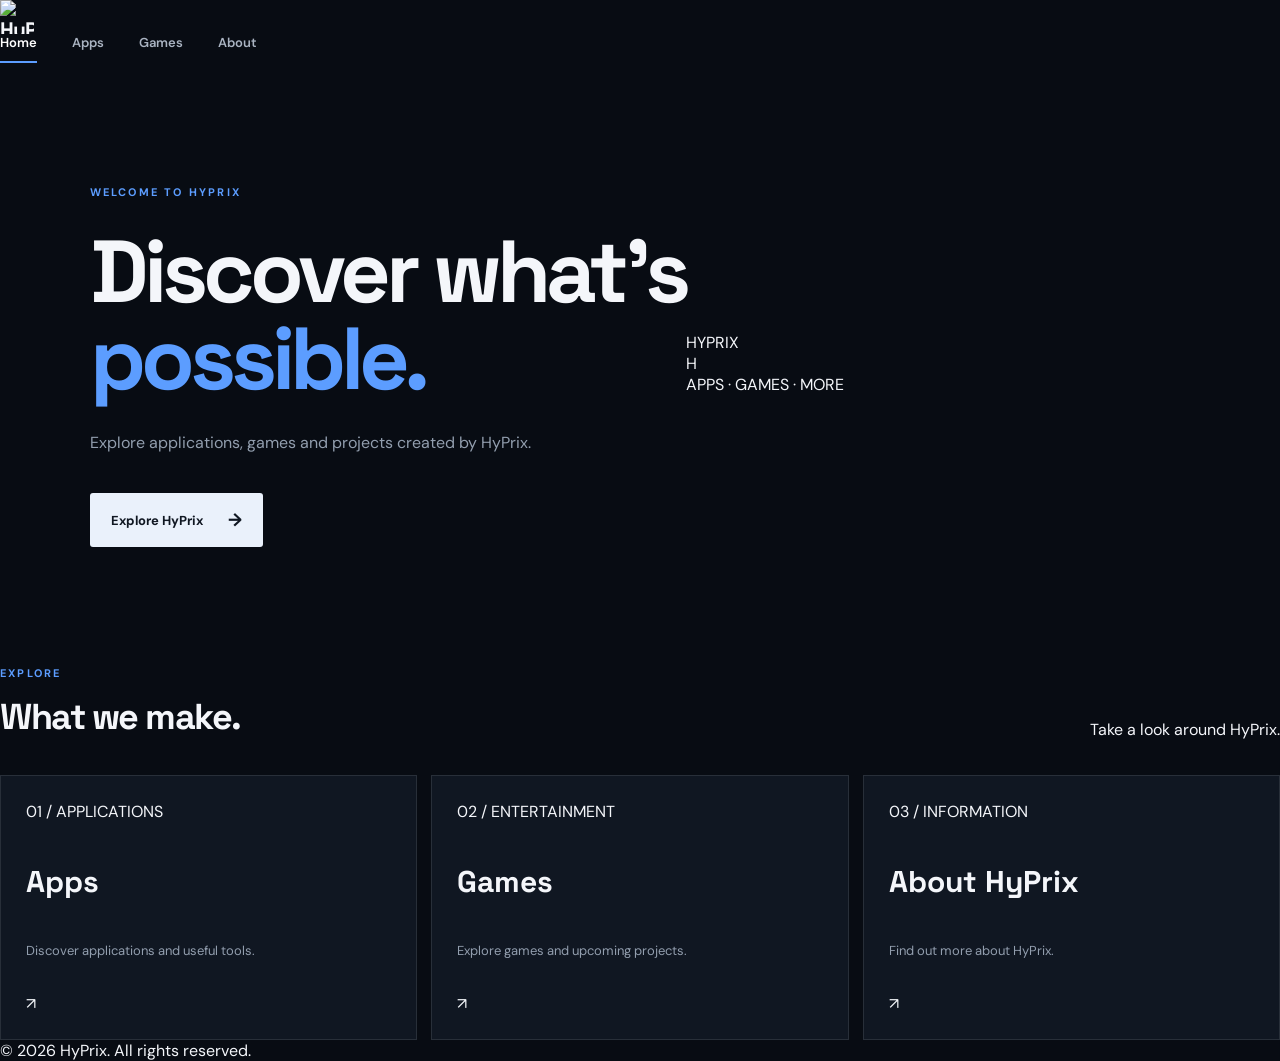
==== commit 91bdb64c: "Update index.html" ====
--- a/index.html
+++ b/index.html
@@ -1,111 +1,72 @@
+
 <!DOCTYPE html>
 <html lang="en">
 <head>
     <meta charset="UTF-8">
     <meta name="viewport" content="width=device-width, initial-scale=1.0">
-    <title>HyPrix — Apps & Games</title>
-    <link rel="icon" type="image/png" href="./HyPrix.png">
-    <link rel="apple-touch-icon" href="./HyPrix.png">
-    <link rel="stylesheet" href="./style.css">
-    <script src="./translate.js" defer></script>
+    <title>HyPrix | Home</title>
+    <link rel="stylesheet" href="style.css">
 </head>
 <body>
-
-<header class="site-header">
-    <a class="logo" href="index.html">
-        <img src="./HyPrix.png" alt="HyPrix">
-        <span>HyPrix</span>
+<header class="header">
+    <a href="index.html" class="logo">
+        <img src="New Hyprix Logo 26.11.2026.png" alt="HyPrix">
     </a>
-
     <nav>
-        <a href="index.html" data-nav="home">Home</a>
-        <a href="apps.html" data-nav="apps">Apps</a>
-        <a href="games.html" data-nav="games">Games</a>
-        <a href="about.html" data-nav="about">About</a>
+        <a href="index.html" class="active">Home</a>
+        <a href="apps.html">Apps</a>
+        <a href="games.html">Games</a>
+        <a href="about.html">About</a>
     </nav>
 </header>
 
 <main>
-    <section class="hero home-hero">
+    <section class="hero">
         <div class="hero-content">
-            <span class="eyebrow" data-i18n="badge">HYP RIX</span>
-
-            <h1>
-                Apps.<br>
-                Games.<br>
-                <span>Built different.</span>
-            </h1>
-
-            <p data-i18n="heroText">
-                Welcome to HyPrix — the home of our apps, games and digital projects.
-            </p>
-
-            <a href="apps.html" class="button">
-                Explore HyPrix <span>→</span>
-            </a>
+            <span class="eyebrow">WELCOME TO HYPRIX</span>
+            <h1>Discover what's<br><span>possible.</span></h1>
+            <p>Explore applications, games and projects created by HyPrix.</p>
+            <a href="apps.html" class="button">Explore HyPrix <span>→</span></a>
         </div>
-
-        <div class="hero-art" aria-hidden="true">
-            <div class="art-outline"></div>
-            <div class="art-panel">
-                <img src="./HyPrix.png" alt="">
-                <span>HYP RIX</span>
-                <small>INDEPENDENT DIGITAL STUDIO</small>
-            </div>
-            <div class="art-orbit orbit-one"></div>
-            <div class="art-orbit orbit-two"></div>
+        <div class="hero-panel">
+            <div class="panel-top">HYPRIX</div>
+            <div class="panel-mark">H</div>
+            <div class="panel-bottom">APPS · GAMES · MORE</div>
         </div>
-
-        <div class="hero-index">01 / HYP RIX</div>
     </section>
 
-    <section class="home-feature section-wrap">
+    <section class="section">
         <div class="section-heading">
             <div>
-                <span class="section-label">DISCOVER HYP RIX</span>
-                <h2>Explore what we make.</h2>
+                <span class="eyebrow">EXPLORE</span>
+                <h2>What we make.</h2>
             </div>
-            <span class="heading-number">01 — 03</span>
+            <p>Take a look around HyPrix.</p>
         </div>
 
         <div class="feature-grid">
-            <a href="apps.html" class="feature-card apps-feature">
-                <span class="feature-number">01</span>
-                <div>
-                    <span class="feature-kicker">SOFTWARE</span>
-                    <h3>Apps</h3>
-                    <p>Discover the apps and digital tools we're creating.</p>
-                </div>
-                <span class="feature-arrow">↗</span>
+            <a href="apps.html" class="feature-card">
+                <span class="card-number">01 / APPLICATIONS</span>
+                <h3>Apps</h3>
+                <p>Discover applications and useful tools.</p>
+                <span class="card-arrow">↗</span>
             </a>
-
-            <a href="games.html" class="feature-card games-feature">
-                <span class="feature-number">02</span>
-                <div>
-                    <span class="feature-kicker">GAMING</span>
-                    <h3>Games</h3>
-                    <p>Take a look at the games currently in development.</p>
-                </div>
-                <span class="feature-arrow">↗</span>
+            <a href="games.html" class="feature-card">
+                <span class="card-number">02 / ENTERTAINMENT</span>
+                <h3>Games</h3>
+                <p>Explore games and upcoming projects.</p>
+                <span class="card-arrow">↗</span>
             </a>
-
-            <a href="about.html" class="feature-card about-feature">
-                <span class="feature-number">03</span>
-                <div>
-                    <span class="feature-kicker">THE STUDIO</span>
-                    <h3>About HyPrix</h3>
-                    <p>Find out more about the ideas behind HyPrix.</p>
-                </div>
-                <span class="feature-arrow">↗</span>
+            <a href="about.html" class="feature-card">
+                <span class="card-number">03 / INFORMATION</span>
+                <h3>About HyPrix</h3>
+                <p>Find out more about HyPrix.</p>
+                <span class="card-arrow">↗</span>
             </a>
         </div>
     </section>
 </main>
 
-<footer class="site-footer">
-    <a class="footer-brand" href="index.html">HyPrix</a>
-    <span>© 2026 HyPrix. All rights reserved.</span>
-</footer>
-
+<footer>© 2026 HyPrix. All rights reserved.</footer>
 </body>
 </html>
--- a/style.css
+++ b/style.css
@@ -1,12 +1,20 @@
-```css
-/* =====================================
-   HyPrix — Main Stylesheet
-   ===================================== */
+@import url('https://fonts.googleapis.com/css2?family=DM+Sans:wght@400;500;600;700;800&family=Space+Grotesk:wght@400;500;600;700&display=swap');
+
+:root {
+    --background: #080c13;
+    --surface: #101722;
+    --surface-light: #172231;
+    --text: #f4f6fa;
+    --muted: #929eae;
+    --accent: #5c9dff;
+    --border: rgba(255,255,255,0.10);
+    --content-width: 1180px;
+}
 
 * {
+    box-sizing: border-box;
     margin: 0;
     padding: 0;
-    box-sizing: border-box;
 }
 
 html {
@@ -14,469 +22,715 @@
 }
 
 body {
-    font-family: Arial, Helvetica, sans-serif;
-    background: #080d16;
-    color: #f1f3f7;
+    background: var(--background);
+    color: var(--text);
+    font-family: 'DM Sans', sans-serif;
     min-height: 100vh;
-    line-height: 1.6;
-}
-
-
-/* =====================================
-   NAVIGATION
-   ===================================== */
-
-header {
-    width: min(1200px, calc(100% - 60px));
-    margin: auto;
-    padding: 20px 0;
-
+}
+
+a {
+    color: inherit;
+    text-decoration: none;
+}
+
+.site-header {
+    height: 82px;
+    width: 100%;
+    padding: 0 max(5%, calc((100% - 1320px) / 2));
     display: flex;
     align-items: center;
     justify-content: space-between;
-
-    border-bottom: 1px solid #202a38;
-
+    background: rgba(8,12,19,0.96);
+    border-bottom: 1px solid var(--border);
+    position: sticky;
+    top: 0;
+    z-index: 100;
+}
+
+.logo {
+    display: flex;
+    align-items: center;
+    gap: 11px;
+    font-family: 'Space Grotesk', sans-serif;
+    font-size: 21px;
+    font-weight: 700;
+    letter-spacing: -0.8px;
+}
+
+.logo img {
+    width: 34px;
+    height: 34px;
+    object-fit: contain;
+}
+
+nav {
+    display: flex;
+    align-items: center;
+    gap: 35px;
+}
+
+nav a {
+    color: #aab4c2;
+    font-size: 13px;
+    font-weight: 600;
+    transition: color 0.2s ease;
+}
+
+nav a:hover,
+nav a.active {
+    color: white;
+}
+
+nav a.active {
     position: relative;
-    z-index: 100;
-}
-
-.logo img {
-    width: 110px;
-    height: 60px;
+}
+
+nav a.active::after {
+    content: "";
+    position: absolute;
+    height: 2px;
+    background: var(--accent);
+    bottom: -12px;
+    left: 0;
+    right: 0;
+}
+
+#language-container {
+    position: relative;
+    margin-left: 24px;
+}
+
+#language-button {
+    background: transparent;
+    color: #c6d0df;
+    border: 1px solid var(--border);
+    border-radius: 4px;
+    padding: 9px 12px;
+    font-family: inherit;
+    font-size: 12px;
+    cursor: pointer;
+}
+
+#language-button:hover {
+    border-color: var(--accent);
+    color: white;
+}
+
+#language-menu {
+    display: none;
+    position: absolute;
+    top: 45px;
+    right: 0;
+    width: 175px;
+    max-height: 320px;
+    overflow-y: auto;
+    background: #111a27;
+    border: 1px solid var(--border);
+    border-radius: 5px;
+    padding: 6px;
+    z-index: 200;
+}
+
+#language-menu.open {
+    display: flex;
+    flex-direction: column;
+}
+
+#language-menu button {
+    border: 0;
+    background: transparent;
+    color: #d4dce8;
+    text-align: left;
+    padding: 10px;
+    border-radius: 3px;
+    font-family: inherit;
+    font-size: 12px;
+    cursor: pointer;
+}
+
+#language-menu button:hover {
+    background: #202e42;
+    color: white;
+}
+
+/* HOME HERO */
+
+.hero {
+    min-height: 610px;
+    max-width: 1320px;
+    margin: 0 auto;
+    padding: 105px 7% 90px;
+    position: relative;
+    display: flex;
+    align-items: center;
+    overflow: hidden;
+}
+
+.hero-content {
+    max-width: 620px;
+    position: relative;
+    z-index: 2;
+}
+
+.eyebrow,
+.section-label,
+.feature-kicker {
+    color: var(--accent);
+    font-size: 11px;
+    font-weight: 700;
+    letter-spacing: 2.2px;
+}
+
+.hero h1,
+.page-hero h1 {
+    font-family: 'Space Grotesk', sans-serif;
+    font-size: clamp(55px, 7vw, 88px);
+    line-height: 0.99;
+    letter-spacing: -5px;
+    margin: 27px 0;
+    font-weight: 700;
+}
+
+.hero h1 span,
+.page-hero h1 span,
+.about-large-text h2 span {
+    color: var(--accent);
+}
+
+.hero-content > p,
+.page-hero > p {
+    max-width: 460px;
+    color: var(--muted);
+    font-size: 16px;
+    line-height: 1.8;
+}
+
+.button {
+    display: inline-flex;
+    align-items: center;
+    gap: 25px;
+    margin-top: 35px;
+    padding: 15px 21px;
+    background: #eaf1fb;
+    color: #101722;
+    font-size: 13px;
+    font-weight: 700;
+    border-radius: 3px;
+    transition: background 0.2s, transform 0.2s;
+}
+
+.button:hover {
+    background: white;
+    transform: translateY(-2px);
+}
+
+.button span {
+    font-size: 18px;
+}
+
+.hero-art {
+    width: 410px;
+    height: 410px;
+    position: absolute;
+    right: 8%;
+    top: 50%;
+    transform: translateY(-50%);
+    display: grid;
+    place-items: center;
+}
+
+.art-outline {
+    width: 330px;
+    height: 330px;
+    border: 1px solid rgba(92,157,255,0.23);
+    transform: rotate(45deg);
+    position: absolute;
+}
+
+.art-panel {
+    width: 230px;
+    height: 275px;
+    background: linear-gradient(145deg, #18263a, #0d1420);
+    border: 1px solid rgba(255,255,255,0.15);
+    display: flex;
+    flex-direction: column;
+    align-items: center;
+    justify-content: center;
+    gap: 13px;
+    position: relative;
+    box-shadow: 25px 25px 70px rgba(0,0,0,0.35);
+}
+
+.art-panel img {
+    width: 90px;
+    height: 90px;
     object-fit: contain;
-    display: block;
-}
-
-nav {
-    display: flex;
-    align-items: center;
-    gap: 30px;
-}
-
-nav a {
-    color: #a4adbd;
-    text-decoration: none;
-    font-size: 14px;
-    font-weight: 500;
-
-    transition: color 0.2s ease;
-}
-
-nav a:hover {
-    color: #ffffff;
-}
-
-
-/* =====================================
-   HERO
-   ===================================== */
-
-.hero {
-    width: min(1200px, calc(100% - 60px));
-    min-height: 680px;
-    margin: auto;
-
-    display: flex;
-    align-items: center;
-}
-
-.hero-content {
-    max-width: 750px;
-}
-
-.badge,
-.section-label {
-    color: #5798ed;
-    font-size: 12px;
+}
+
+.art-panel span {
+    font-family: 'Space Grotesk', sans-serif;
     font-weight: 700;
+    font-size: 23px;
+    letter-spacing: 3px;
+}
+
+.art-panel small {
+    color: var(--muted);
+    font-size: 8px;
     letter-spacing: 2px;
 }
 
-.hero h1 {
-    margin-top: 24px;
-
-    font-size: clamp(60px, 8vw, 100px);
-    line-height: 1;
-    letter-spacing: -4px;
-    font-weight: 700;
-}
-
-.hero h1 span,
-.about h2 span {
-    color: #5798ed;
-}
-
-.hero p {
-    max-width: 520px;
-    margin: 28px 0;
-
-    color: #9ca8ba;
-    font-size: 17px;
-}
-
-.button {
-    display: inline-block;
-
-    padding: 13px 19px;
-
-    color: white;
-    background: #2369c9;
-
-    border-radius: 6px;
-
-    text-decoration: none;
-    font-size: 14px;
-    font-weight: 600;
-
-    transition: background 0.2s ease;
-}
-
-.button:hover {
-    background: #347fe4;
-}
-
-
-/* =====================================
-   SECTIONS
-   ===================================== */
-
-.section {
-    width: min(1200px, calc(100% - 60px));
-    margin: auto;
-    padding: 90px 0;
-
-    border-top: 1px solid #202a38;
-}
-
-.section h2 {
-    margin: 12px 0 35px;
-
-    font-size: clamp(38px, 5vw, 58px);
-    letter-spacing: -2px;
-}
-
-
-/* =====================================
-   APP CARDS
-   ===================================== */
-
-.cards {
+.art-orbit {
+    position: absolute;
+    border: 1px solid rgba(92,157,255,0.35);
+    border-radius: 50%;
+}
+
+.orbit-one {
+    width: 390px;
+    height: 150px;
+    transform: rotate(-35deg);
+}
+
+.orbit-two {
+    width: 150px;
+    height: 390px;
+    transform: rotate(-35deg);
+}
+
+.hero-index,
+.page-index {
+    position: absolute;
+    right: 7%;
+    bottom: 35px;
+    color: #627084;
+    font-size: 10px;
+    letter-spacing: 2px;
+}
+
+/* HOME FEATURE SECTIONS */
+
+.section-wrap {
+    max-width: var(--content-width);
+    margin: 0 auto;
+    padding: 75px 35px;
+}
+
+.home-feature {
+    border-top: 1px solid var(--border);
+}
+
+.section-heading {
+    display: flex;
+    align-items: end;
+    justify-content: space-between;
+    margin-bottom: 35px;
+}
+
+.section-heading h2 {
+    font-family: 'Space Grotesk', sans-serif;
+    font-size: 36px;
+    letter-spacing: -1.5px;
+    margin-top: 12px;
+}
+
+.heading-number {
+    color: #657286;
+    font-size: 10px;
+    letter-spacing: 1.5px;
+}
+
+.feature-grid {
     display: grid;
-    grid-template-columns: repeat(2, 1fr);
-    gap: 18px;
-}
-
-.card {
-    min-height: 230px;
-    padding: 27px;
-
+    grid-template-columns: repeat(3, 1fr);
+    gap: 14px;
+}
+
+.feature-card {
+    min-height: 265px;
+    padding: 25px;
+    background: var(--surface);
+    border: 1px solid var(--border);
     display: flex;
     flex-direction: column;
     justify-content: space-between;
-
-    background: #101824;
-    border: 1px solid #263244;
-    border-radius: 9px;
-
-    transition: border-color 0.2s ease;
-}
-
-.card:hover {
-    border-color: #416a9f;
-}
-
-.card-icon {
-    width: 43px;
-    height: 43px;
-
-    display: flex;
-    align-items: center;
+    position: relative;
+    transition: background 0.2s, border-color 0.2s, transform 0.2s;
+}
+
+.feature-card:hover {
+    background: var(--surface-light);
+    border-color: rgba(92,157,255,0.5);
+    transform: translateY(-4px);
+}
+
+.feature-number {
+    color: #657286;
+    font-size: 11px;
+}
+
+.feature-card h3 {
+    font-family: 'Space Grotesk', sans-serif;
+    font-size: 30px;
+    margin: 9px 0;
+}
+
+.feature-card p {
+    max-width: 260px;
+    color: var(--muted);
+    font-size: 13px;
+    line-height: 1.7;
+}
+
+.feature-arrow {
+    position: absolute;
+    right: 25px;
+    bottom: 25px;
+    font-size: 21px;
+    color: var(--accent);
+}
+
+/* INNER PAGE HEROES */
+
+.page-hero {
+    min-height: 390px;
+    padding: 100px max(7%, calc((100% - 1110px) / 2));
+    position: relative;
+    display: flex;
+    flex-direction: column;
     justify-content: center;
-
-    margin-bottom: 25px;
-
-    background: #172b43;
-    border: 1px solid #294565;
-    border-radius: 7px;
-
-    color: #6ba8f4;
-    font-size: 21px;
-}
-
-.card h3 {
-    font-size: 22px;
-    margin-bottom: 7px;
-}
-
-.card p {
-    color: #9ca8ba;
+    overflow: hidden;
+    border-bottom: 1px solid var(--border);
+}
+
+.page-hero::after {
+    content: "";
+    width: 420px;
+    height: 420px;
+    border: 1px solid rgba(92,157,255,0.15);
+    position: absolute;
+    right: 8%;
+    top: 50%;
+    transform: translateY(-50%) rotate(45deg);
+    pointer-events: none;
+}
+
+.page-hero h1 {
+    font-size: clamp(48px, 6vw, 72px);
+    margin: 20px 0;
+}
+
+.page-hero > p {
+    max-width: 520px;
     font-size: 14px;
-    margin-bottom: 15px;
-}
-
-
-/* =====================================
-   STATUS
-   ===================================== */
+}
+
+.page-content {
+    min-height: 390px;
+}
+
+/* APP SHOWCASE */
+
+.app-showcase {
+    min-height: 230px;
+    display: flex;
+    align-items: center;
+    gap: 35px;
+    padding: 35px;
+    background: var(--surface);
+    border: 1px solid var(--border);
+    position: relative;
+}
+
+.app-symbol {
+    width: 105px;
+    height: 105px;
+    flex-shrink: 0;
+    display: grid;
+    place-items: center;
+    background: #192b43;
+    border: 1px solid rgba(92,157,255,0.25);
+    color: var(--accent);
+    font-size: 48px;
+}
+
+.app-information h3,
+.game-information h2 {
+    font-family: 'Space Grotesk', sans-serif;
+    font-size: 30px;
+    margin: 13px 0 8px;
+}
+
+.app-information p,
+.game-information p {
+    color: var(--muted);
+    line-height: 1.7;
+    font-size: 14px;
+}
 
 .status {
     display: inline-block;
-    width: fit-content;
-
-    padding: 4px 8px;
-
-    color: #78aef0;
-    background: #172b43;
-
-    border: 1px solid #294565;
-    border-radius: 4px;
-
+    color: var(--accent);
     font-size: 10px;
     font-weight: 700;
-    letter-spacing: 1px;
-}
-
-
-/* =====================================
-   GAMES
-   ===================================== */
-
-.game-box {
+    letter-spacing: 1.5px;
+}
+
+.app-side-label {
+    position: absolute;
+    right: 25px;
+    bottom: 20px;
+    color: #66758a;
+    font-size: 9px;
+    letter-spacing: 1.5px;
+}
+
+/* GAMES SHOWCASE */
+
+.game-showcase {
+    display: grid;
+    grid-template-columns: 1.1fr 1fr;
+    min-height: 310px;
+    border: 1px solid var(--border);
+    background: var(--surface);
+}
+
+.game-visual {
+    min-height: 310px;
+    background:
+        linear-gradient(140deg, rgba(17,40,70,0.85), rgba(8,12,19,0.9)),
+        repeating-linear-gradient(45deg, transparent 0 30px, rgba(92,157,255,0.05) 30px 31px);
+    display: flex;
+    flex-direction: column;
+    align-items: center;
+    justify-content: center;
+    gap: 15px;
+}
+
+.game-visual-mark {
+    width: 110px;
+    height: 110px;
+    display: grid;
+    place-items: center;
+    border: 1px solid rgba(92,157,255,0.6);
+    color: white;
+    font-family: 'Space Grotesk', sans-serif;
+    font-size: 65px;
+    font-weight: 700;
+}
+
+.game-visual > span {
+    color: #9eacc0;
+    font-size: 9px;
+    letter-spacing: 3px;
+}
+
+.game-information {
+    align-self: center;
     padding: 40px;
-
-    background: #101824;
-    border: 1px solid #263244;
-    border-left: 3px solid #347fe4;
-
-    border-radius: 7px;
-}
-
-.game-box h3 {
-    margin: 18px 0 8px;
-    font-size: 28px;
-}
-
-.game-box p {
-    max-width: 550px;
-    color: #9ca8ba;
-    font-size: 15px;
-}
-
-
-/* =====================================
-   ABOUT
-   ===================================== */
-
-.about {
-    padding-bottom: 120px;
-}
-
-.about h2 {
-    margin: 15px 0 25px;
-
-    font-size: clamp(42px, 6vw, 72px);
-    line-height: 1.05;
-    letter-spacing: -3px;
-}
-
-.about > p:last-child {
-    max-width: 600px;
-    color: #9ca8ba;
-    font-size: 17px;
-}
-
-
-/* =====================================
-   FOOTER
-   ===================================== */
-
-footer {
-    width: min(1200px, calc(100% - 60px));
-    margin: auto;
-    padding: 25px 0;
-
+}
+
+.game-information h2 {
+    font-size: 32px;
+}
+
+/* ABOUT */
+
+.about-content {
+    display: grid;
+    grid-template-columns: 1.2fr 0.8fr;
+    gap: 70px;
+    padding-top: 95px;
+    padding-bottom: 110px;
+}
+
+.about-large-text h2 {
+    font-family: 'Space Grotesk', sans-serif;
+    font-size: clamp(38px, 5vw, 58px);
+    line-height: 1.12;
+    letter-spacing: -2px;
+    margin-top: 25px;
+}
+
+.about-description {
+    padding-top: 45px;
+}
+
+.about-description p {
+    color: #b0bac8;
+    font-size: 16px;
+    line-height: 1.9;
+}
+
+.about-divider {
+    height: 1px;
+    background: var(--border);
+    margin: 30px 0 18px;
+}
+
+.about-description span {
+    color: #718097;
+    font-size: 9px;
+    letter-spacing: 2px;
+}
+
+/* FOOTER */
+
+.site-footer {
+    min-height: 95px;
+    border-top: 1px solid var(--border);
+    padding: 25px 7%;
     display: flex;
     justify-content: space-between;
-
-    border-top: 1px solid #202a38;
-
-    color: #8491a5;
-    font-size: 13px;
-}
-
-footer strong {
-    color: #ffffff;
-}
-
-
-/* =====================================
-   LANGUAGE SELECTOR
-   ===================================== */
-
-#language-container {
-    position: relative;
-    margin-left: 15px;
-    flex-shrink: 0;
-}
-
-#language-button {
-    padding: 9px 12px;
-
-    color: #dce5f2;
-    background: #111c2b;
-
-    border: 1px solid #29384c;
-    border-radius: 6px;
-
-    font-family: Arial, Helvetica, sans-serif;
-    font-size: 12px;
-    font-weight: 600;
-
-    cursor: pointer;
-    transition: background 0.2s ease;
-}
-
-#language-button:hover {
-    background: #1b2c42;
-}
-
-#language-menu {
-    position: absolute;
-    top: calc(100% + 8px);
-    right: 0;
-
-    width: 190px;
-    padding: 6px;
-
-    display: none;
-    flex-direction: column;
-    gap: 2px;
-
-    background: #101824;
-    border: 1px solid #29384c;
-    border-radius: 7px;
-
-    z-index: 500;
-}
-
-#language-menu.open {
-    display: flex;
-}
-
-#language-menu button {
-    width: 100%;
-    padding: 10px;
-
-    color: #b9c5d6;
-    background: transparent;
-    border: none;
-    border-radius: 4px;
-
-    text-align: left;
-    font-family: Arial, Helvetica, sans-serif;
-    font-size: 12px;
-
-    cursor: pointer;
-}
-
-#language-menu button:hover {
-    color: white;
-    background: #1b2c42;
-}
-
-
-/* =====================================
-   MOBILE
-   ===================================== */
-
-@media (max-width: 700px) {
-
-    header {
-        width: calc(100% - 30px);
+    align-items: center;
+}
+
+.footer-brand {
+    font-family: 'Space Grotesk', sans-serif;
+    font-size: 19px;
+    font-weight: 700;
+}
+
+.site-footer > span {
+    color: #758195;
+    font-size: 11px;
+}
+
+/* RESPONSIVE */
+
+@media (max-width: 900px) {
+    .hero-art {
+        right: -100px;
+        opacity: 0.35;
+    }
+
+    .hero-content {
+        max-width: 580px;
+    }
+
+    .feature-grid {
+        grid-template-columns: 1fr 1fr;
+    }
+
+    .about-content {
+        gap: 35px;
+    }
+}
+
+@media (max-width: 650px) {
+    .site-header {
+        height: auto;
+        min-height: 75px;
+        padding: 15px 5%;
         flex-wrap: wrap;
-        gap: 12px;
-    }
-
-    .logo img {
-        width: 90px;
-        height: 50px;
+        gap: 15px;
+    }
+
+    .logo {
+        font-size: 18px;
     }
 
     nav {
-        gap: 13px;
+        order: 3;
+        width: 100%;
+        justify-content: space-between;
+        gap: 10px;
     }
 
     nav a {
         font-size: 12px;
     }
 
+    nav a.active::after {
+        bottom: -7px;
+    }
+
+    #language-container {
+        margin-left: auto;
+    }
+
     .hero {
         min-height: 570px;
-        width: calc(100% - 40px);
+        padding: 85px 7%;
     }
 
     .hero h1 {
-        font-size: 60px;
+        font-size: 58px;
         letter-spacing: -3px;
     }
 
-    .hero p {
-        font-size: 15px;
-    }
-
-    .section {
-        width: calc(100% - 40px);
-        padding: 70px 0;
-    }
-
-    .cards {
+    .hero-art {
+        right: -180px;
+        opacity: 0.2;
+    }
+
+    .hero-index {
+        right: 7%;
+    }
+
+    .section-wrap {
+        padding: 55px 6%;
+    }
+
+    .section-heading h2 {
+        font-size: 29px;
+    }
+
+    .feature-grid {
         grid-template-columns: 1fr;
     }
 
-    .game-box {
+    .feature-card {
+        min-height: 220px;
+    }
+
+    .page-hero {
+        min-height: 340px;
+        padding: 75px 7%;
+    }
+
+    .page-hero h1 {
+        font-size: 51px;
+        letter-spacing: -3px;
+    }
+
+    .app-showcase {
+        align-items: flex-start;
+        flex-direction: column;
         padding: 25px;
     }
 
-    footer {
-        width: calc(100% - 40px);
+    .app-side-label {
+        position: static;
+        margin-top: 10px;
+    }
+
+    .game-showcase {
+        grid-template-columns: 1fr;
+    }
+
+    .game-visual {
+        min-height: 230px;
+    }
+
+    .game-information {
+        padding: 28px;
+    }
+
+    .about-content {
+        grid-template-columns: 1fr;
+        gap: 15px;
+        padding-top: 65px;
+        padding-bottom: 70px;
+    }
+
+    .about-description {
+        padding-top: 10px;
+    }
+
+    .site-footer {
+        align-items: flex-start;
         flex-direction: column;
-        gap: 8px;
-    }
-
-    #language-container {
-        margin-left: auto;
-    }
-
-}
-
-
-/* =====================================
-   SMALL SCREENS
-   ===================================== */
-
-@media (max-width: 430px) {
-
-    header {
-        gap: 8px;
-    }
-
-    nav {
-        gap: 9px;
-    }
-
-    nav a {
-        font-size: 11px;
-    }
-
-    .hero h1 {
-        font-size: 49px;
-    }
-
-    #language-button {
-        padding: 8px;
-        font-size: 11px;
-    }
-
-}
-```
+        gap: 12px;
+    }
+}
